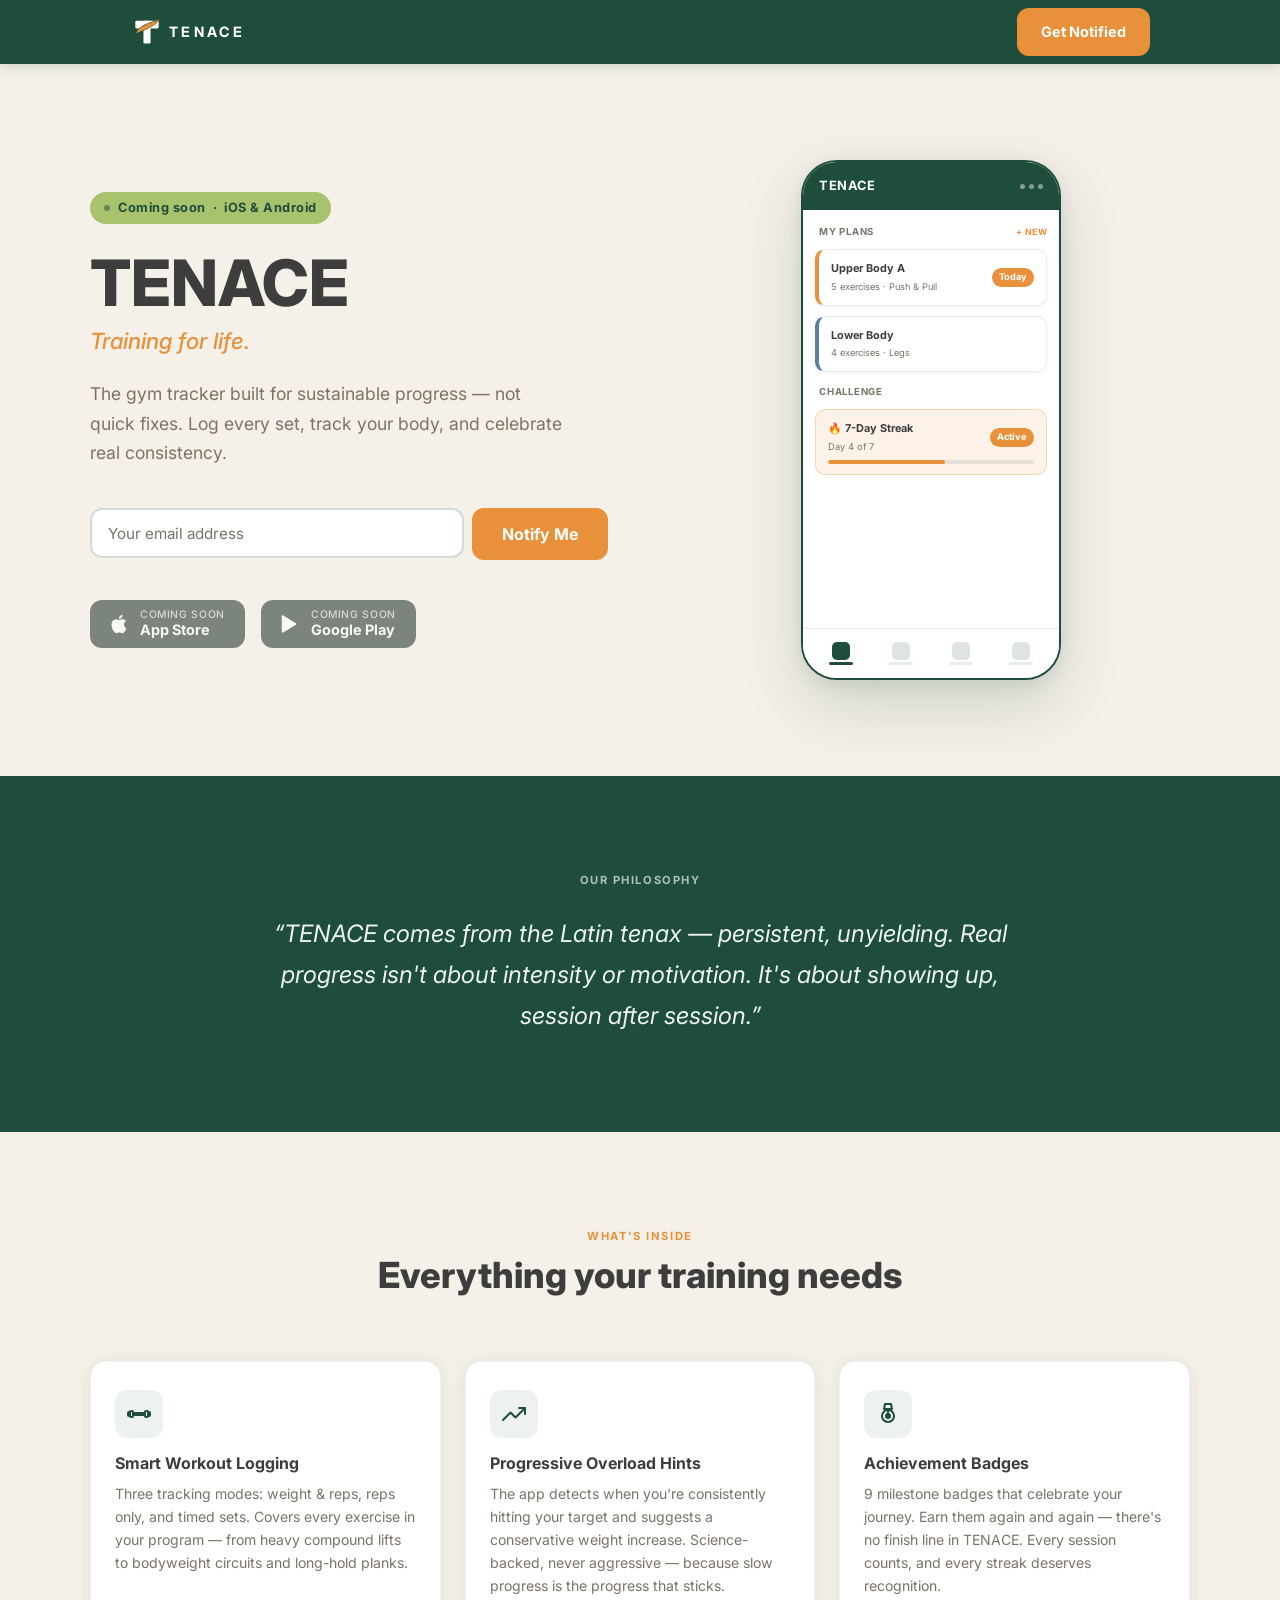
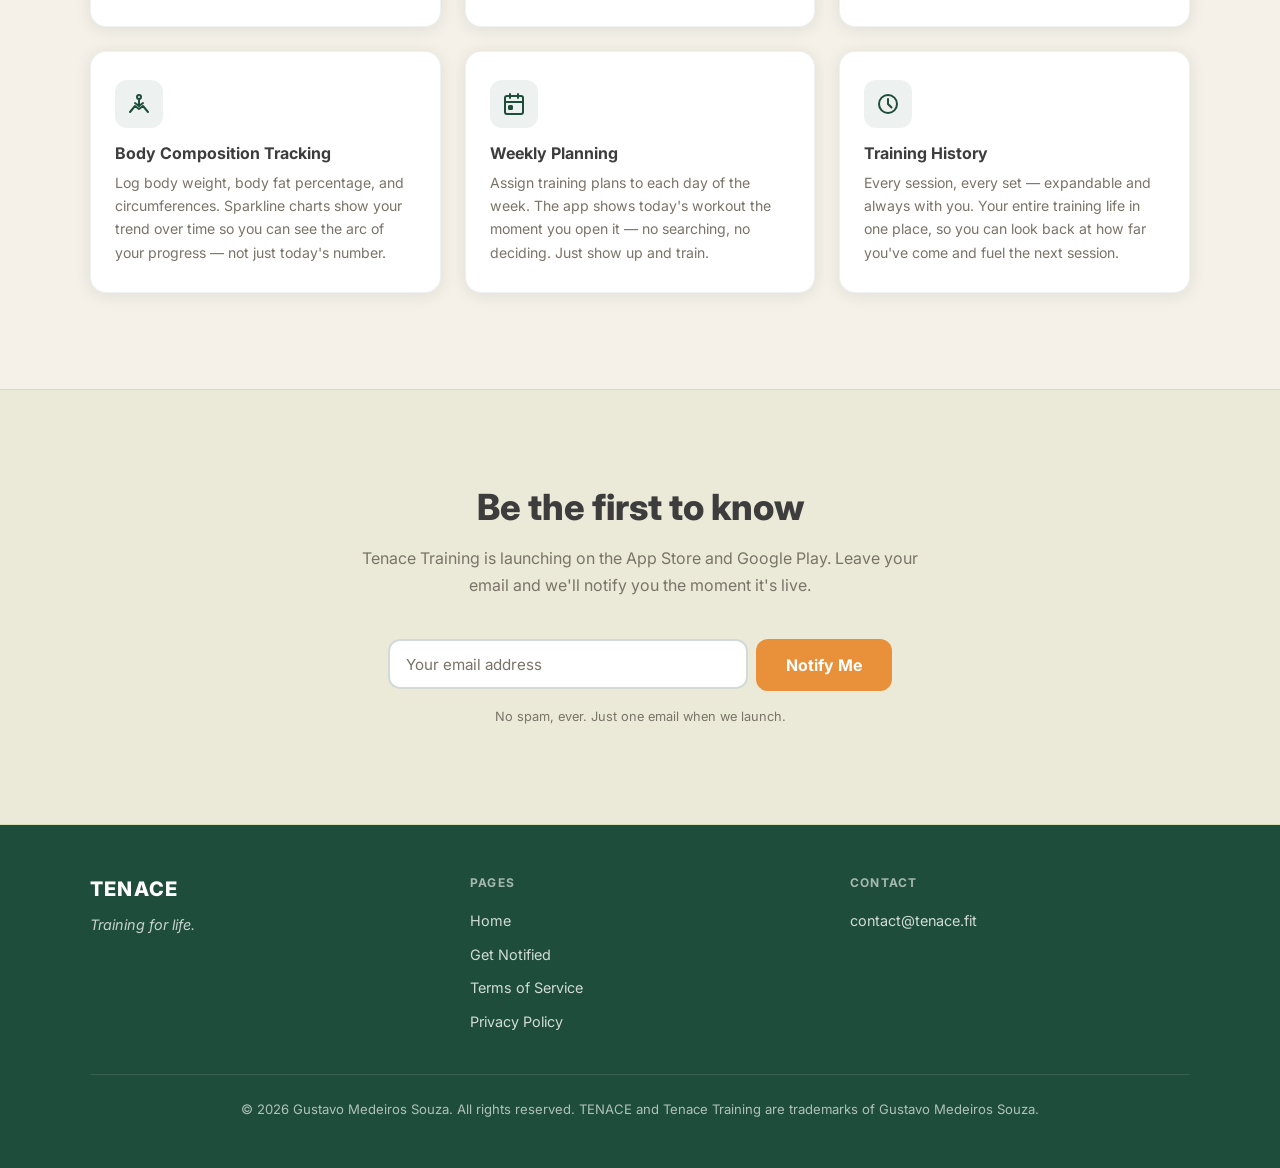
==== index.html @ 6ef83d58 "First version of Tenace Web Page" ====
<!DOCTYPE html>
<html lang="en">
<head>
  <!-- ============================================================
       TENACE — Landing Page
       https://tenace.fit
       "Training for life."
       ============================================================ -->

  <meta charset="UTF-8" />
  <meta name="viewport" content="width=device-width, initial-scale=1.0" />

  <!-- Primary meta -->
  <title>TENACE — Training for life.</title>
  <meta name="description" content="TENACE is a gym tracker built for sustainable progress — not quick fixes. Log every set, track your body, and celebrate real consistency. Coming soon to iOS and Android." />

  <!-- Open Graph (social sharing previews) -->
  <meta property="og:type"        content="website" />
  <meta property="og:url"         content="https://tenace.fit/" />
  <meta property="og:title"       content="TENACE — Training for life." />
  <meta property="og:description" content="The gym tracker built for sustainable progress — not quick fixes. Log every set, track your body, and celebrate real consistency." />
  <meta property="og:image"       content="https://tenace.fit/og-image.png" />

  <!-- Twitter / X card -->
  <meta name="twitter:card"        content="summary_large_image" />
  <meta name="twitter:title"       content="TENACE — Training for life." />
  <meta name="twitter:description" content="The gym tracker built for sustainable progress — not quick fixes." />

  <!-- Canonical URL -->
  <link rel="canonical" href="https://tenace.fit/" />

  <!-- Google Fonts — Inter -->
  <link rel="preconnect" href="https://fonts.googleapis.com" />
  <link rel="preconnect" href="https://fonts.gstatic.com" crossorigin />
  <link href="https://fonts.googleapis.com/css2?family=Inter:wght@400;500;600;700;800&display=swap" rel="stylesheet" />

  <!-- Shared stylesheet -->
  <link rel="stylesheet" href="styles.css" />

  <!-- ============================================================
       PAGE-SPECIFIC STYLES
       These styles are used only on the landing page.
       ============================================================ -->
  <style>
    /* ── HERO SECTION ─────────────────────────────────────── */
    .hero {
      padding: var(--space-3xl) var(--container-pad);
    }

    .hero__inner {
      max-width: var(--container-max);
      margin: 0 auto;
      display: grid;
      grid-template-columns: 1fr 1fr;
      gap: 64px;
      align-items: center;
    }

    /* Badge pill above the H1 */
    .hero__badge {
      display: inline-flex;
      align-items: center;
      gap: var(--space-sm);
      background-color: var(--color-lime);
      color: var(--color-primary);
      font-size: 0.8rem;
      font-weight: 700;
      letter-spacing: 0.04em;
      padding: 6px 14px;
      border-radius: var(--radius-pill);
      margin-bottom: var(--space-lg);
    }

    .hero__badge-dot {
      width: 6px;
      height: 6px;
      border-radius: 50%;
      background-color: var(--color-primary);
      opacity: 0.5;
    }

    /* Main headline — app name */
    .hero__title {
      font-size: clamp(2.75rem, 6vw, 4rem);
      font-weight: 800;
      color: #3D3D3D;
      line-height: 1.08;
      margin-bottom: var(--space-sm);
    }

    /* Tagline — italic amber, sits directly below the title */
    .hero__tagline {
      font-size: clamp(1.1rem, 2.5vw, 1.4rem);
      font-style: italic;
      font-weight: 500;
      color: var(--color-amber);
      margin-bottom: var(--space-lg);
      line-height: 1.3;
    }

    /* Subtitle paragraph */
    .hero__subtitle {
      font-size: 1.1rem;
      color: var(--color-muted);
      line-height: 1.7;
      max-width: 480px;
      margin-bottom: var(--space-xl);
    }

    /* Inline email form (hero version) */
    .hero__form {
      display: flex;
      gap: var(--space-sm);
      margin-bottom: var(--space-xl);
      flex-wrap: wrap;
    }

    .hero__form .form-input {
      min-width: 220px;
    }

    /* Success message shown after form submit */
    .form-success {
      display: none;
      color: var(--color-primary);
      font-weight: 600;
      font-size: 0.95rem;
      padding: 12px 16px;
      background: rgba(168, 194, 110, 0.2);
      border-radius: var(--radius-md);
      border: 1px solid var(--color-lime);
    }

    /* ── STORE BADGES ──────────────────────────────────────── */
    .store-badges {
      display: flex;
      gap: var(--space-md);
      flex-wrap: wrap;
    }

    /* Each badge is a pill shaped button with icon + text */
    .store-badge {
      display: flex;
      align-items: center;
      gap: 10px;
      background-color: #1A2E26;       /* Very dark for store badge look */
      color: #FFFFFF;
      border-radius: var(--radius-md);
      padding: 10px 18px;
      opacity: 0.55;                   /* Greyed out — "Coming Soon" treatment */
      pointer-events: none;            /* Not clickable yet */
      user-select: none;
      min-width: 155px;
    }

    .store-badge__icon {
      flex-shrink: 0;
      width: 22px;
      height: 22px;
      fill: #FFFFFF;
    }

    .store-badge__text {
      display: flex;
      flex-direction: column;
    }

    .store-badge__coming-soon {
      font-size: 0.65rem;
      font-weight: 500;
      letter-spacing: 0.06em;
      text-transform: uppercase;
      opacity: 0.75;
      line-height: 1;
    }

    .store-badge__store-name {
      font-size: 0.9rem;
      font-weight: 700;
      line-height: 1.2;
    }

    /* ── PHONE MOCKUP ──────────────────────────────────────── */
    .hero__mockup-wrapper {
      display: flex;
      justify-content: center;
      align-items: center;
    }

    /* Outer phone shell */
    .phone-mockup {
      width: 260px;
      height: 520px;
      border-radius: 36px;
      border: 2.5px solid var(--color-primary);
      background-color: var(--color-surface);
      box-shadow:
        0 24px 60px rgba(30, 77, 59, 0.18),
        0 4px 16px rgba(30, 77, 59, 0.10),
        inset 0 0 0 1px rgba(30, 77, 59, 0.06);
      overflow: hidden;
      display: flex;
      flex-direction: column;
      position: relative;
    }

    /* Status bar / top chrome */
    .phone-screen__topbar {
      height: 48px;
      background-color: var(--color-primary);
      display: flex;
      align-items: center;
      justify-content: space-between;
      padding: 0 16px;
      flex-shrink: 0;
    }

    .phone-screen__topbar-title {
      font-size: 0.8rem;
      font-weight: 700;
      color: #FFFFFF;
      letter-spacing: 0.04em;
    }

    .phone-screen__topbar-dots {
      display: flex;
      gap: 4px;
    }

    .phone-screen__topbar-dot {
      width: 5px;
      height: 5px;
      border-radius: 50%;
      background-color: rgba(255,255,255,0.45);
    }

    /* Scrollable content area */
    .phone-screen__content {
      flex: 1;
      padding: 14px 12px;
      display: flex;
      flex-direction: column;
      gap: 10px;
      overflow: hidden;
    }

    /* Small label above a card group */
    .phone-screen__label {
      font-size: 0.6rem;
      font-weight: 700;
      letter-spacing: 0.08em;
      text-transform: uppercase;
      color: var(--color-muted);
      padding-left: 4px;
    }

    /* Generic UI card inside the mockup */
    .phone-card {
      border-radius: 10px;
      padding: 10px 12px;
    }

    /* Plan card — white surface with a colored left border (matches real app) */
    .phone-card--plan {
      background-color: #FFFFFF;
      border: 1px solid rgba(30, 77, 59, 0.10);
      border-left-width: 4px;
      box-shadow: 0 1px 4px rgba(30,77,59,0.06);
    }

    .phone-card--lime {
      background-color: rgba(168, 194, 110, 0.18);
      border: 1px solid rgba(168, 194, 110, 0.40);
    }

    .phone-card--amber {
      background-color: rgba(232, 145, 58, 0.12);
      border: 1px solid rgba(232, 145, 58, 0.30);
    }

    .phone-card--green {
      background-color: rgba(30, 77, 59, 0.08);
      border: 1px solid rgba(30, 77, 59, 0.15);
    }

    /* Card inner layout helpers */
    .phone-card__row {
      display: flex;
      align-items: center;
      justify-content: space-between;
      margin-bottom: 5px;
    }

    .phone-card__row:last-child {
      margin-bottom: 0;
    }

    .phone-card__title {
      font-size: 0.68rem;
      font-weight: 700;
      color: var(--color-text);
    }

    .phone-card__sub {
      font-size: 0.58rem;
      color: var(--color-muted);
      margin-top: 2px;
    }

    .phone-card__badge {
      font-size: 0.58rem;
      font-weight: 700;
      padding: 2px 7px;
      border-radius: 99px;
    }

    .phone-card__badge--lime {
      background: var(--color-lime);
      color: var(--color-primary);
    }

    .phone-card__badge--amber {
      background: var(--color-amber);
      color: #FFF;
    }

    /* Progress bar within a card */
    .phone-card__bar-bg {
      height: 4px;
      background: rgba(30,77,59,0.10);
      border-radius: 2px;
      margin-top: 6px;
      overflow: hidden;
    }

    .phone-card__bar-fill {
      height: 100%;
      border-radius: 2px;
      background: var(--color-lime);
    }

    /* Sparkline-style mini chart */
    .phone-card__sparkline {
      width: 100%;
      height: 28px;
    }

    /* Set rows — looks like logged workout sets */
    .phone-card__sets {
      display: flex;
      flex-direction: column;
      gap: 3px;
      margin-top: 6px;
    }

    .phone-card__set-row {
      display: flex;
      gap: 6px;
      align-items: center;
    }

    .phone-card__set-num {
      font-size: 0.55rem;
      font-weight: 700;
      color: var(--color-muted);
      width: 14px;
    }

    .phone-card__set-pill {
      font-size: 0.55rem;
      font-weight: 600;
      background: rgba(30,77,59,0.08);
      border-radius: 4px;
      padding: 2px 6px;
      color: var(--color-text);
    }

    /* Bottom tab bar of the mockup */
    .phone-screen__tabbar {
      height: 50px;
      background-color: var(--color-surface);
      border-top: 1px solid rgba(30,77,59,0.10);
      display: flex;
      align-items: center;
      justify-content: space-around;
      padding: 0 8px;
      flex-shrink: 0;
    }

    .phone-tab-icon {
      display: flex;
      flex-direction: column;
      align-items: center;
      gap: 2px;
    }

    .phone-tab-icon__dot {
      width: 18px;
      height: 18px;
      border-radius: 5px;
      background-color: rgba(30, 77, 59, 0.15);
    }

    .phone-tab-icon__dot--active {
      background-color: var(--color-primary);
    }

    .phone-tab-icon__label {
      width: 24px;
      height: 3px;
      border-radius: 2px;
      background-color: rgba(30,77,59,0.10);
    }

    .phone-tab-icon__label--active {
      background-color: var(--color-primary);
    }

    /* ── PHILOSOPHY STRIP ──────────────────────────────────── */
    .philosophy {
      background-color: var(--color-primary);
      color: #FFFFFF;
      padding: var(--space-3xl) var(--container-pad);
      text-align: center;
    }

    .philosophy__inner {
      max-width: 760px;
      margin: 0 auto;
    }

    .philosophy__label {
      font-size: 0.7rem;
      font-weight: 700;
      letter-spacing: 0.14em;
      text-transform: uppercase;
      opacity: 0.65;
      margin-bottom: var(--space-lg);
    }

    .philosophy__quote {
      font-size: clamp(1.15rem, 2.5vw, 1.5rem);
      font-style: italic;
      font-weight: 400;
      line-height: 1.7;
      opacity: 0.92;
    }

    /* ── FEATURES SECTION ──────────────────────────────────── */
    .features {
      padding: var(--space-3xl) var(--container-pad);
    }

    .features__inner {
      max-width: var(--container-max);
      margin: 0 auto;
    }

    .features__header {
      text-align: center;
      margin-bottom: var(--space-2xl);
    }

    .features__label {
      font-size: 0.7rem;
      font-weight: 700;
      letter-spacing: 0.14em;
      text-transform: uppercase;
      color: var(--color-amber);
      margin-bottom: var(--space-sm);
    }

    .features__title {
      font-size: clamp(1.75rem, 4vw, 2.25rem);
      color: #3D3D3D;
      font-weight: 800;
    }

    .features__grid {
      display: grid;
      grid-template-columns: repeat(3, 1fr);
      gap: var(--space-lg);
    }

    /* Individual feature card */
    .feature-card {
      background-color: var(--color-surface);
      border-radius: var(--radius-lg);
      padding: 28px 24px;
      box-shadow: var(--shadow-card);
      border: 1px solid rgba(30, 77, 59, 0.07);
      transition: transform 0.18s ease, box-shadow 0.18s ease;
    }

    .feature-card:hover {
      transform: translateY(-3px);
      box-shadow: 0 8px 28px rgba(30, 77, 59, 0.14);
    }

    /* Icon container */
    .feature-card__icon {
      width: 48px;
      height: 48px;
      border-radius: var(--radius-md);
      background-color: rgba(30, 77, 59, 0.08);
      display: flex;
      align-items: center;
      justify-content: center;
      margin-bottom: var(--space-md);
      font-size: 1.4rem;
    }

    .feature-card__title {
      font-size: 1rem;
      font-weight: 700;
      color: #3D3D3D;
      margin-bottom: var(--space-sm);
    }

    .feature-card__desc {
      font-size: 0.88rem;
      color: var(--color-muted);
      line-height: 1.65;
    }

    /* ── EMAIL CTA SECTION ─────────────────────────────────── */
    .cta-section {
      padding: var(--space-3xl) var(--container-pad);
      background-color: var(--color-lime-tint);
      border-top: 1px solid var(--color-lime-border);
      border-bottom: 1px solid var(--color-lime-border);
    }

    .cta-section__inner {
      max-width: 580px;
      margin: 0 auto;
      text-align: center;
    }

    .cta-section__title {
      font-size: clamp(1.75rem, 4vw, 2.25rem);
      font-weight: 800;
      color: #3D3D3D;
      margin-bottom: var(--space-md);
    }

    .cta-section__subtitle {
      font-size: 1rem;
      color: var(--color-muted);
      line-height: 1.7;
      margin-bottom: var(--space-xl);
    }

    /* Stacked form (wider, standalone version) */
    .cta-section__form {
      display: flex;
      gap: var(--space-sm);
      flex-wrap: wrap;
      justify-content: center;
    }

    .cta-section__form .form-input {
      min-width: 260px;
      flex: 1;
      max-width: 360px;
    }

    .cta-section__note {
      font-size: 0.8rem;
      color: var(--color-muted);
      margin-top: var(--space-md);
    }

    /* ── RESPONSIVE ────────────────────────────────────────── */
    @media (max-width: 900px) {
      /* Features become 2-column */
      .features__grid {
        grid-template-columns: repeat(2, 1fr);
      }
    }

    @media (max-width: 768px) {
      /* Hero becomes single column, stacked */
      .hero__inner {
        grid-template-columns: 1fr;
        gap: var(--space-2xl);
      }

      .hero__mockup-wrapper {
        order: -1; /* Phone mockup appears above text on mobile */
      }

      /* Make the phone a bit smaller on mobile */
      .phone-mockup {
        width: 220px;
        height: 440px;
      }

      /* Hero form goes full width */
      .hero__form {
        flex-direction: column;
      }

      .hero__form .form-input {
        min-width: 0;
      }

      /* Features become 1-column */
      .features__grid {
        grid-template-columns: 1fr;
      }

      /* CTA form stacks */
      .cta-section__form {
        flex-direction: column;
        align-items: stretch;
      }

      .cta-section__form .form-input {
        max-width: 100%;
      }
    }

    @media (max-width: 480px) {
      .hero__title {
        font-size: 2.75rem;
      }

      .hero__tagline {
        font-size: 1rem;
      }

      .store-badges {
        flex-direction: column;
      }

      .store-badge {
        min-width: 0;
      }
    }
  </style>
</head>

<body>

  <!-- ============================================================
       NAVIGATION
       Sticky forest-green nav with TENACE wordmark and CTA button
       ============================================================ -->
  <nav class="site-nav" aria-label="Main navigation">
    <div class="site-nav__inner">
      <!-- TENACE horizontal logo — white variant for dark green nav background -->
      <a href="/" class="site-nav__logo" aria-label="TENACE home">
        <svg xmlns="http://www.w3.org/2000/svg" viewBox="0 0 380 100" height="34" aria-hidden="true" focusable="false" style="display:block;">
          <!-- Symbol — T-mark scaled to 80×80 -->
          <g transform="translate(10, 10) scale(0.4)">
            <!-- T crossbar — white on dark nav -->
            <rect x="14" y="18" width="172" height="56" rx="11" fill="#FFFFFF"/>
            <!-- T stem — white -->
            <rect x="74" y="18" width="52" height="166" rx="9" fill="#FFFFFF"/>
            <!-- Fiber separation stroke — dark green for contrast against white -->
            <path d="M 18,110 C 52,42 140,35 192,6 C 150,65 76,84 18,110 Z"
                  fill="none" stroke="#1E4D3B" stroke-width="10" stroke-linejoin="round"/>
            <!-- Fiber amber fill -->
            <path d="M 18,110 C 52,42 140,35 192,6 C 150,65 76,84 18,110 Z"
                  fill="#E8913A"/>
          </g>
          <!-- Wordmark — white -->
          <text x="114" y="65"
            font-family="'Inter', -apple-system, BlinkMacSystemFont, 'Segoe UI', sans-serif"
            font-weight="700" font-size="42" letter-spacing="10"
            fill="#FFFFFF">TENACE</text>
        </svg>
      </a>
      <div class="site-nav__actions">
        <a href="#signup" class="btn-primary site-nav__cta">Get Notified</a>
      </div>
    </div>
  </nav>


  <!-- ============================================================
       HERO SECTION
       Two-column layout: left = copy + form, right = phone mockup
       ============================================================ -->
  <section class="hero" aria-labelledby="hero-title">
    <div class="hero__inner">

      <!-- ── LEFT COLUMN: Copy + form ── -->
      <div class="hero__copy">

        <!-- "Coming soon" badge pill -->
        <div class="hero__badge" aria-label="Status: coming soon on iOS and Android">
          <span class="hero__badge-dot" aria-hidden="true"></span>
          Coming soon &nbsp;·&nbsp; iOS &amp; Android
        </div>

        <!-- Main headline — app name -->
        <h1 class="hero__title" id="hero-title">TENACE</h1>

        <!-- Tagline — brand manifesto -->
        <p class="hero__tagline">Training for life.</p>

        <!-- Subtitle / value proposition -->
        <p class="hero__subtitle">
          The gym tracker built for sustainable progress — not quick fixes.
          Log every set, track your body, and celebrate real consistency.
        </p>

        <!-- ── INLINE EMAIL SIGNUP FORM ──
             IMPORTANT: To make this form work you must:
             1. Create a free account at https://formspree.io
             2. Create a new form in your Formspree dashboard
             3. Copy your form ID (it looks like "xrgvkznp")
             4. Replace "REPLACE_WITH_FORM_ID" below with your actual form ID
             Example: action="https://formspree.io/f/xrgvkznp"
        -->
        <form
          class="hero__form"
          action="https://formspree.io/f/xnjgllyq"
          method="POST"
          aria-label="Launch notification sign-up"
        >
          <!-- Hidden subject line for the email you'll receive -->
          <input type="hidden" name="_subject" value="New Tenace launch notification signup" />

          <input
            class="form-input"
            type="email"
            name="email"
            placeholder="Your email address"
            required
            autocomplete="email"
            aria-label="Email address"
          />
          <button type="submit" class="btn-primary">Notify Me</button>
        </form>

        <!-- App store "coming soon" badges — CSS only, no images -->
        <div class="store-badges" aria-label="App store availability — coming soon">

          <!-- Apple App Store badge -->
          <div class="store-badge" aria-label="App Store — coming soon">
            <!-- Apple logo (simplified SVG path) -->
            <svg class="store-badge__icon" viewBox="0 0 24 24" aria-hidden="true" role="img">
              <path d="M18.71 19.5c-.83 1.24-1.71 2.45-3.05 2.47-1.34.03-1.77-.79-3.29-.79-1.53 0-2 .77-3.27.82-1.31.05-2.3-1.32-3.14-2.53C4.25 17 2.94 12.45 4.7 9.39c.87-1.52 2.43-2.48 4.12-2.51 1.28-.02 2.5.87 3.29.87.78 0 2.26-1.07 3.8-.91.65.03 2.47.26 3.64 1.98-.09.06-2.17 1.28-2.15 3.81.03 3.02 2.65 4.03 2.68 4.04-.03.07-.42 1.44-1.38 2.83M13 3.5c.73-.83 1.94-1.46 2.94-1.5.13 1.17-.34 2.35-1.04 3.19-.69.85-1.83 1.51-2.95 1.42-.15-1.15.41-2.35 1.05-3.11z"/>
            </svg>
            <div class="store-badge__text">
              <span class="store-badge__coming-soon">Coming Soon</span>
              <span class="store-badge__store-name">App Store</span>
            </div>
          </div>

          <!-- Google Play badge -->
          <div class="store-badge" aria-label="Google Play — coming soon">
            <!-- Google Play triangle icon (simplified SVG) -->
            <svg class="store-badge__icon" viewBox="0 0 24 24" aria-hidden="true" role="img">
              <path d="M3 20.5v-17c0-.83.94-1.3 1.6-.8l14 8.5c.6.36.6 1.24 0 1.6l-14 8.5c-.66.5-1.6.03-1.6-.8z"/>
            </svg>
            <div class="store-badge__text">
              <span class="store-badge__coming-soon">Coming Soon</span>
              <span class="store-badge__store-name">Google Play</span>
            </div>
          </div>

        </div><!-- /.store-badges -->
      </div><!-- /.hero__copy -->


      <!-- ── RIGHT COLUMN: CSS phone mockup ── -->
      <div class="hero__mockup-wrapper" aria-hidden="true">
        <div class="phone-mockup" role="img" aria-label="TENACE app interface preview">

          <!-- Top bar — simulates the app header -->
          <div class="phone-screen__topbar">
            <span class="phone-screen__topbar-title">TENACE</span>
            <div class="phone-screen__topbar-dots">
              <div class="phone-screen__topbar-dot"></div>
              <div class="phone-screen__topbar-dot"></div>
              <div class="phone-screen__topbar-dot"></div>
            </div>
          </div>

          <!-- Scrollable content area — HomeScreen layout -->
          <div class="phone-screen__content">

            <!-- MY PLANS section -->
            <div class="phone-card__row" style="margin-bottom:0;">
              <span class="phone-screen__label">My Plans</span>
              <span style="font-size:0.55rem;font-weight:700;color:#E8913A;letter-spacing:0.04em;">+ NEW</span>
            </div>

            <!-- Plan card 1 — amber left border -->
            <div class="phone-card phone-card--plan" style="border-left-color: #E8913A;">
              <div class="phone-card__row">
                <div>
                  <div class="phone-card__title">Upper Body A</div>
                  <div class="phone-card__sub">5 exercises · Push &amp; Pull</div>
                </div>
                <span class="phone-card__badge phone-card__badge--amber">Today</span>
              </div>
            </div>

            <!-- Plan card 2 — blue left border -->
            <div class="phone-card phone-card--plan" style="border-left-color: #5B7FA6;">
              <div class="phone-card__row">
                <div>
                  <div class="phone-card__title">Lower Body</div>
                  <div class="phone-card__sub">4 exercises · Legs</div>
                </div>
              </div>
            </div>

            <!-- CHALLENGE section -->
            <div class="phone-screen__label" style="margin-top:2px;">Challenge</div>

            <!-- Streak challenge card — amber tint -->
            <div class="phone-card phone-card--amber">
              <div class="phone-card__row">
                <div>
                  <div class="phone-card__title">🔥 7-Day Streak</div>
                  <div class="phone-card__sub">Day 4 of 7</div>
                </div>
                <span class="phone-card__badge phone-card__badge--amber">Active</span>
              </div>
              <div class="phone-card__bar-bg">
                <div class="phone-card__bar-fill" style="width:57%;background:#E8913A;"></div>
              </div>
            </div>

          </div><!-- /.phone-screen__content -->

          <!-- Bottom tab bar — 4 tabs -->
          <div class="phone-screen__tabbar">
            <div class="phone-tab-icon">
              <div class="phone-tab-icon__dot phone-tab-icon__dot--active"></div>
              <div class="phone-tab-icon__label phone-tab-icon__label--active"></div>
            </div>
            <div class="phone-tab-icon">
              <div class="phone-tab-icon__dot"></div>
              <div class="phone-tab-icon__label"></div>
            </div>
            <div class="phone-tab-icon">
              <div class="phone-tab-icon__dot"></div>
              <div class="phone-tab-icon__label"></div>
            </div>
            <div class="phone-tab-icon">
              <div class="phone-tab-icon__dot"></div>
              <div class="phone-tab-icon__label"></div>
            </div>
          </div>

        </div><!-- /.phone-mockup -->
      </div><!-- /.hero__mockup-wrapper -->

    </div><!-- /.hero__inner -->
  </section>


  <!-- ============================================================
       PHILOSOPHY STRIP
       Full-width dark green band with brand manifesto quote
       ============================================================ -->
  <section class="philosophy" aria-labelledby="philosophy-title">
    <div class="philosophy__inner">
      <p class="philosophy__label" id="philosophy-title">Our Philosophy</p>
      <p class="philosophy__quote">
        &ldquo;TENACE comes from the Latin <em>tenax</em> — persistent, unyielding.
        Real progress isn't about intensity or motivation. It's about showing up,
        session after session.&rdquo;
      </p>
    </div>
  </section>


  <!-- ============================================================
       FEATURES SECTION
       3-column grid of feature cards
       ============================================================ -->
  <section class="features" aria-labelledby="features-title">
    <div class="features__inner">

      <div class="features__header">
        <p class="features__label">What's Inside</p>
        <h2 class="features__title" id="features-title">Everything your training needs</h2>
      </div>

      <div class="features__grid">

        <!-- Feature 1: Smart Workout Logging -->
        <div class="feature-card">
          <div class="feature-card__icon" aria-hidden="true">
            <!-- Dumbbell / barbell icon -->
            <svg width="24" height="24" viewBox="0 0 24 24" fill="none" stroke="#1E4D3B" stroke-width="2" stroke-linecap="round" stroke-linejoin="round">
              <rect x="6" y="11" width="12" height="2" rx="1"/>
              <rect x="3" y="9" width="3" height="6" rx="1"/>
              <rect x="18" y="9" width="3" height="6" rx="1"/>
              <rect x="1" y="10" width="2" height="4" rx="1"/>
              <rect x="21" y="10" width="2" height="4" rx="1"/>
            </svg>
          </div>
          <h3 class="feature-card__title">Smart Workout Logging</h3>
          <p class="feature-card__desc">
            Three tracking modes: weight &amp; reps, reps only, and timed sets.
            Covers every exercise in your program — from heavy compound lifts to
            bodyweight circuits and long-hold planks.
          </p>
        </div>

        <!-- Feature 2: Progressive Overload Hints -->
        <div class="feature-card">
          <div class="feature-card__icon" aria-hidden="true">
            <!-- Up-arrow / trend icon -->
            <svg width="24" height="24" viewBox="0 0 24 24" fill="none" stroke="#1E4D3B" stroke-width="2" stroke-linecap="round" stroke-linejoin="round">
              <polyline points="23 6 13.5 15.5 8.5 10.5 1 18"/>
              <polyline points="17 6 23 6 23 12"/>
            </svg>
          </div>
          <h3 class="feature-card__title">Progressive Overload Hints</h3>
          <p class="feature-card__desc">
            The app detects when you're consistently hitting your target and suggests
            a conservative weight increase. Science-backed, never aggressive — because
            slow progress is the progress that sticks.
          </p>
        </div>

        <!-- Feature 3: Achievement Badges -->
        <div class="feature-card">
          <div class="feature-card__icon" aria-hidden="true">
            <!-- Medal / badge icon -->
            <svg width="24" height="24" viewBox="0 0 24 24" fill="none" stroke="#1E4D3B" stroke-width="2" stroke-linecap="round" stroke-linejoin="round">
              <circle cx="12" cy="14" r="6"/>
              <path d="M9 2h6l1 5H8z"/>
              <line x1="12" y1="8" x2="12" y2="14"/>
              <circle cx="12" cy="14" r="2" fill="#1E4D3B"/>
            </svg>
          </div>
          <h3 class="feature-card__title">Achievement Badges</h3>
          <p class="feature-card__desc">
            9 milestone badges that celebrate your journey. Earn them again and
            again — there's no finish line in TENACE. Every session counts, and
            every streak deserves recognition.
          </p>
        </div>

        <!-- Feature 4: Body Composition Tracking -->
        <div class="feature-card">
          <div class="feature-card__icon" aria-hidden="true">
            <!-- Body / person icon with chart -->
            <svg width="24" height="24" viewBox="0 0 24 24" fill="none" stroke="#1E4D3B" stroke-width="2" stroke-linecap="round" stroke-linejoin="round">
              <circle cx="12" cy="5" r="2"/>
              <path d="M12 7v7"/>
              <path d="M8 11l4 3 4-3"/>
              <polyline points="3 20 8 14 12 17 16 14 21 20"/>
            </svg>
          </div>
          <h3 class="feature-card__title">Body Composition Tracking</h3>
          <p class="feature-card__desc">
            Log body weight, body fat percentage, and circumferences. Sparkline charts
            show your trend over time so you can see the arc of your progress — not
            just today's number.
          </p>
        </div>

        <!-- Feature 5: Weekly Planning -->
        <div class="feature-card">
          <div class="feature-card__icon" aria-hidden="true">
            <!-- Calendar icon -->
            <svg width="24" height="24" viewBox="0 0 24 24" fill="none" stroke="#1E4D3B" stroke-width="2" stroke-linecap="round" stroke-linejoin="round">
              <rect x="3" y="4" width="18" height="18" rx="2"/>
              <line x1="16" y1="2" x2="16" y2="6"/>
              <line x1="8" y1="2" x2="8" y2="6"/>
              <line x1="3" y1="10" x2="21" y2="10"/>
              <rect x="7" y="14" width="3" height="3" rx="0.5" fill="#1E4D3B"/>
            </svg>
          </div>
          <h3 class="feature-card__title">Weekly Planning</h3>
          <p class="feature-card__desc">
            Assign training plans to each day of the week. The app shows today's
            workout the moment you open it — no searching, no deciding. Just show up
            and train.
          </p>
        </div>

        <!-- Feature 6: Training History -->
        <div class="feature-card">
          <div class="feature-card__icon" aria-hidden="true">
            <!-- Clock / history icon -->
            <svg width="24" height="24" viewBox="0 0 24 24" fill="none" stroke="#1E4D3B" stroke-width="2" stroke-linecap="round" stroke-linejoin="round">
              <circle cx="12" cy="12" r="9"/>
              <polyline points="12 7 12 12 15.5 15.5"/>
            </svg>
          </div>
          <h3 class="feature-card__title">Training History</h3>
          <p class="feature-card__desc">
            Every session, every set — expandable and always with you. Your entire
            training life in one place, so you can look back at how far you've come
            and fuel the next session.
          </p>
        </div>

      </div><!-- /.features__grid -->
    </div><!-- /.features__inner -->
  </section>


  <!-- ============================================================
       EMAIL CTA SECTION (id="signup")
       This is the anchor target for the "Get Notified" nav button.
       Uses the same Formspree endpoint — just a standalone form.
       ============================================================ -->
  <section class="cta-section" id="signup" aria-labelledby="cta-title">
    <div class="cta-section__inner">
      <h2 class="cta-section__title" id="cta-title">Be the first to know</h2>
      <p class="cta-section__subtitle">
        Tenace Training is launching on the App Store and Google Play.
        Leave your email and we'll notify you the moment it's live.
      </p>

      <!-- ── STANDALONE EMAIL SIGNUP FORM ──
           Same Formspree endpoint as the hero form above.
           Replace REPLACE_WITH_FORM_ID with your actual Formspree form ID.
      -->
      <form
        class="cta-section__form"
        action="https://formspree.io/f/xnjgllyq"
        method="POST"
        aria-label="Launch notification sign-up"
      >
        <input type="hidden" name="_subject" value="New Tenace launch notification signup" />
        <input
          class="form-input"
          type="email"
          name="email"
          placeholder="Your email address"
          required
          autocomplete="email"
          aria-label="Email address"
        />
        <button type="submit" class="btn-primary">Notify Me</button>
      </form>

      <p class="cta-section__note">No spam, ever. Just one email when we launch.</p>
    </div>
  </section>


  <!-- ============================================================
       FOOTER
       Forest green, three-column grid: brand | links | legal
       ============================================================ -->
  <footer class="site-footer" role="contentinfo">
    <div class="site-footer__inner">

      <!-- Column 1: Logo + tagline -->
      <div class="site-footer__brand">
        <p class="site-footer__brand-name">TENACE</p>
        <p class="site-footer__tagline">Training for life.</p>
      </div>

      <!-- Column 2: Navigation links -->
      <nav aria-label="Footer navigation">
        <p class="site-footer__heading">Pages</p>
        <ul class="site-footer__links">
          <li><a href="/">Home</a></li>
          <li><a href="#signup">Get Notified</a></li>
          <li><a href="terms.html">Terms of Service</a></li>
          <li><a href="privacy.html">Privacy Policy</a></li>
        </ul>
      </nav>

      <!-- Column 3: Contact only (Terms/Privacy are already in the Pages column) -->
      <div>
        <p class="site-footer__heading">Contact</p>
        <ul class="site-footer__links">
          <li><a href="mailto:contact@tenace.fit">contact@tenace.fit</a></li>
        </ul>
      </div>

    </div><!-- /.site-footer__inner -->

    <div class="site-footer__bottom">
      &copy; 2026 Gustavo Medeiros Souza. All rights reserved.
      TENACE and Tenace Training are trademarks of Gustavo Medeiros Souza.
    </div>
  </footer>

</body>
</html>
---- styles.css ----
/* ============================================================
   TENACE — Shared Stylesheet
   Website: https://tenace.fit
   "Training for life."
   ============================================================ */

/* ── Google Fonts are loaded via <link> in each HTML file ── */

/* ============================================================
   1. CSS CUSTOM PROPERTIES (Design Tokens)
   ============================================================ */
:root {
  /* Brand colours */
  --color-primary:  #1E4D3B;  /* Forest Green — primary brand colour */
  --color-amber:    #E8913A;  /* Amber — CTA buttons, accents */
  --color-lime:     #A8C26E;  /* Lime Green — highlights, success states */
  --color-bg:       #F5F0E8;  /* Creamy White — page background */
  --color-surface:  #FFFFFF;  /* White — cards, surfaces */
  --color-text:     #3D3D3D;  /* Soft Charcoal — body text */
  --color-muted:    #7A7468;  /* Warm medium gray — secondary text */

  /* Tinted backgrounds (for subtle section fills) */
  --color-lime-tint:    rgba(168, 194, 110, 0.13);
  --color-lime-border:  rgba(168, 194, 110, 0.35);
  --color-primary-tint: rgba(30, 77, 59, 0.07);

  /* Spacing scale */
  --space-xs:  4px;
  --space-sm:  8px;
  --space-md:  16px;
  --space-lg:  24px;
  --space-xl:  40px;
  --space-2xl: 64px;
  --space-3xl: 96px;

  /* Border radii */
  --radius-sm:  6px;
  --radius-md:  12px;
  --radius-lg:  16px;
  --radius-xl:  24px;
  --radius-pill: 9999px;

  /* Shadows */
  --shadow-card: 0 2px 16px rgba(30, 77, 59, 0.10);
  --shadow-nav:  0 2px 12px rgba(30, 77, 59, 0.18);

  /* Typography */
  --font-base: 'Inter', system-ui, -apple-system, sans-serif;

  /* Layout */
  --container-max: 1100px;
  --container-pad: clamp(20px, 5vw, 40px);
}

/* ============================================================
   2. CSS RESET
   ============================================================ */
*, *::before, *::after {
  box-sizing: border-box;
  margin: 0;
  padding: 0;
}

html {
  scroll-behavior: smooth;
  font-size: 16px;
  -webkit-text-size-adjust: 100%;
}

body {
  font-family: var(--font-base);
  background-color: var(--color-bg);
  color: var(--color-text);
  line-height: 1.6;
  -webkit-font-smoothing: antialiased;
  -moz-osx-font-smoothing: grayscale;
}

img, svg {
  display: block;
  max-width: 100%;
}

a {
  color: inherit;
  text-decoration: none;
}

ul, ol {
  list-style: none;
}

button, input, textarea, select {
  font-family: inherit;
  font-size: inherit;
}

h1, h2, h3, h4, h5, h6 {
  line-height: 1.2;
  font-weight: 700;
}

/* ============================================================
   3. LAYOUT UTILITIES
   ============================================================ */
.container {
  width: 100%;
  max-width: var(--container-max);
  margin-left: auto;
  margin-right: auto;
  padding-left: var(--container-pad);
  padding-right: var(--container-pad);
}

/* ============================================================
   4. BUTTON STYLES
   ============================================================ */

/* Primary CTA — amber background, white text */
.btn-primary {
  display: inline-flex;
  align-items: center;
  justify-content: center;
  gap: var(--space-sm);
  background-color: var(--color-amber);
  color: #FFFFFF;
  font-weight: 700;
  font-size: 1rem;
  padding: 14px 28px;
  border-radius: var(--radius-md);
  border: 2px solid transparent;
  cursor: pointer;
  transition: background-color 0.18s ease, transform 0.12s ease, box-shadow 0.18s ease;
  white-space: nowrap;
  text-decoration: none;
}

.btn-primary:hover,
.btn-primary:focus-visible {
  background-color: #D07B28;  /* Slightly darker amber on hover */
  box-shadow: 0 4px 16px rgba(232, 145, 58, 0.35);
  transform: translateY(-1px);
  outline: none;
}

.btn-primary:active {
  transform: translateY(0);
  box-shadow: none;
}

/* Outline variant — forest green border and text */
.btn-outline {
  display: inline-flex;
  align-items: center;
  justify-content: center;
  gap: var(--space-sm);
  background-color: transparent;
  color: var(--color-primary);
  font-weight: 600;
  font-size: 1rem;
  padding: 12px 26px;
  border-radius: var(--radius-md);
  border: 2px solid var(--color-primary);
  cursor: pointer;
  transition: background-color 0.18s ease, color 0.18s ease, transform 0.12s ease;
  white-space: nowrap;
  text-decoration: none;
}

.btn-outline:hover,
.btn-outline:focus-visible {
  background-color: var(--color-primary);
  color: #FFFFFF;
  outline: none;
}

/* ============================================================
   5. NAVIGATION
   ============================================================ */
.site-nav {
  position: sticky;
  top: 0;
  z-index: 100;
  background-color: var(--color-primary);
  box-shadow: var(--shadow-nav);
}

.site-nav__inner {
  display: flex;
  align-items: center;
  justify-content: space-between;
  height: 64px;
  padding-left: var(--container-pad);
  padding-right: var(--container-pad);
  max-width: var(--container-max);
  margin-left: auto;
  margin-right: auto;
}

/* TENACE wordmark in the nav */
.site-nav__logo {
  font-size: 1.375rem;
  font-weight: 800;
  color: #FFFFFF;
  letter-spacing: 0.06em;
  text-decoration: none;
  line-height: 1;
}

.site-nav__logo:hover {
  opacity: 0.9;
}

/* Right-side nav actions */
.site-nav__actions {
  display: flex;
  align-items: center;
  gap: var(--space-md);
}

/* Nav CTA button — amber, but slightly smaller */
.site-nav__cta {
  font-size: 0.9rem;
  padding: 10px 22px;
}

/* ============================================================
   6. FOOTER
   ============================================================ */
.site-footer {
  background-color: var(--color-primary);
  color: #FFFFFF;
  padding: 48px var(--container-pad);
}

.site-footer__inner {
  max-width: var(--container-max);
  margin-left: auto;
  margin-right: auto;
  display: grid;
  grid-template-columns: 1fr 1fr 1fr;
  gap: var(--space-xl);
  align-items: start;
}

/* Column 1 — logo + tagline */
.site-footer__brand-name {
  font-size: 1.25rem;
  font-weight: 800;
  letter-spacing: 0.06em;
  margin-bottom: var(--space-sm);
}

.site-footer__tagline {
  font-size: 0.9rem;
  opacity: 0.75;
  font-style: italic;
}

/* Column headings */
.site-footer__heading {
  font-size: 0.75rem;
  font-weight: 700;
  letter-spacing: 0.1em;
  text-transform: uppercase;
  opacity: 0.6;
  margin-bottom: var(--space-md);
}

/* Footer links */
.site-footer__links {
  display: flex;
  flex-direction: column;
  gap: var(--space-sm);
}

.site-footer__links a {
  font-size: 0.9rem;
  opacity: 0.8;
  transition: opacity 0.15s ease;
}

.site-footer__links a:hover {
  opacity: 1;
  text-decoration: underline;
}

/* Bottom copyright bar */
.site-footer__bottom {
  max-width: var(--container-max);
  margin: var(--space-xl) auto 0;
  padding-top: var(--space-lg);
  border-top: 1px solid rgba(255, 255, 255, 0.15);
  text-align: center;
  font-size: 0.82rem;
  opacity: 0.65;
}

/* ============================================================
   7. FORM ELEMENTS (shared across pages)
   ============================================================ */
.form-input {
  flex: 1;
  min-width: 0;          /* Allows shrinking inside flex containers */
  height: 50px;
  padding: 0 var(--space-md);
  border: 2px solid rgba(30, 77, 59, 0.20);
  border-radius: var(--radius-md);
  background-color: var(--color-surface);
  color: var(--color-text);
  font-size: 0.95rem;
  transition: border-color 0.18s ease, box-shadow 0.18s ease;
  outline: none;
}

.form-input::placeholder {
  color: var(--color-muted);
}

.form-input:focus {
  border-color: var(--color-primary);
  box-shadow: 0 0 0 3px rgba(30, 77, 59, 0.10);
}

/* ============================================================
   8. PROSE / LEGAL PAGE STYLES
   Used on terms.html and privacy.html
   ============================================================ */
.prose-page {
  padding: var(--space-3xl) var(--container-pad);
  min-height: calc(100vh - 64px - 260px); /* Fill space between nav and footer */
}

.prose-card {
  background-color: var(--color-surface);
  border-radius: var(--radius-xl);
  padding: clamp(32px, 6vw, 56px);
  max-width: 760px;
  margin: 0 auto;
  box-shadow: var(--shadow-card);
}

.prose-card h1 {
  font-size: clamp(1.75rem, 4vw, 2.25rem);
  color: var(--color-primary);
  margin-bottom: var(--space-xs);
}

.prose-card .prose-meta {
  font-size: 0.875rem;
  color: var(--color-muted);
  margin-bottom: var(--space-2xl);
}

.prose-card h2 {
  font-size: 1.15rem;
  color: var(--color-primary);
  margin-top: var(--space-xl);
  margin-bottom: var(--space-sm);
  padding-bottom: var(--space-xs);
  border-bottom: 2px solid var(--color-lime-border);
}

.prose-card p {
  font-size: 0.95rem;
  color: var(--color-text);
  line-height: 1.75;
  margin-bottom: var(--space-md);
}

.prose-card p:last-child {
  margin-bottom: 0;
}

.prose-card ul {
  list-style: disc;
  padding-left: var(--space-xl);
  margin-bottom: var(--space-md);
}

.prose-card ul li {
  font-size: 0.95rem;
  color: var(--color-text);
  line-height: 1.75;
  margin-bottom: var(--space-xs);
}

.prose-card a {
  color: var(--color-primary);
  text-decoration: underline;
  font-weight: 500;
}

.prose-card a:hover {
  color: var(--color-amber);
}

/* ============================================================
   9. RESPONSIVE — MOBILE BREAKPOINT (≤ 768px)
   ============================================================ */
@media (max-width: 768px) {
  /* Footer collapses to single column */
  .site-footer__inner {
    grid-template-columns: 1fr;
    gap: var(--space-xl);
  }

  /* Nav CTA text shortens on very small screens */
  .site-nav__cta {
    font-size: 0.85rem;
    padding: 9px 16px;
  }

  /* Prose card removes excess padding on mobile */
  .prose-card {
    border-radius: var(--radius-lg);
  }

  .prose-page {
    padding: var(--space-xl) var(--container-pad);
  }
}

@media (max-width: 480px) {
  .site-nav__logo {
    font-size: 1.2rem;
  }
}
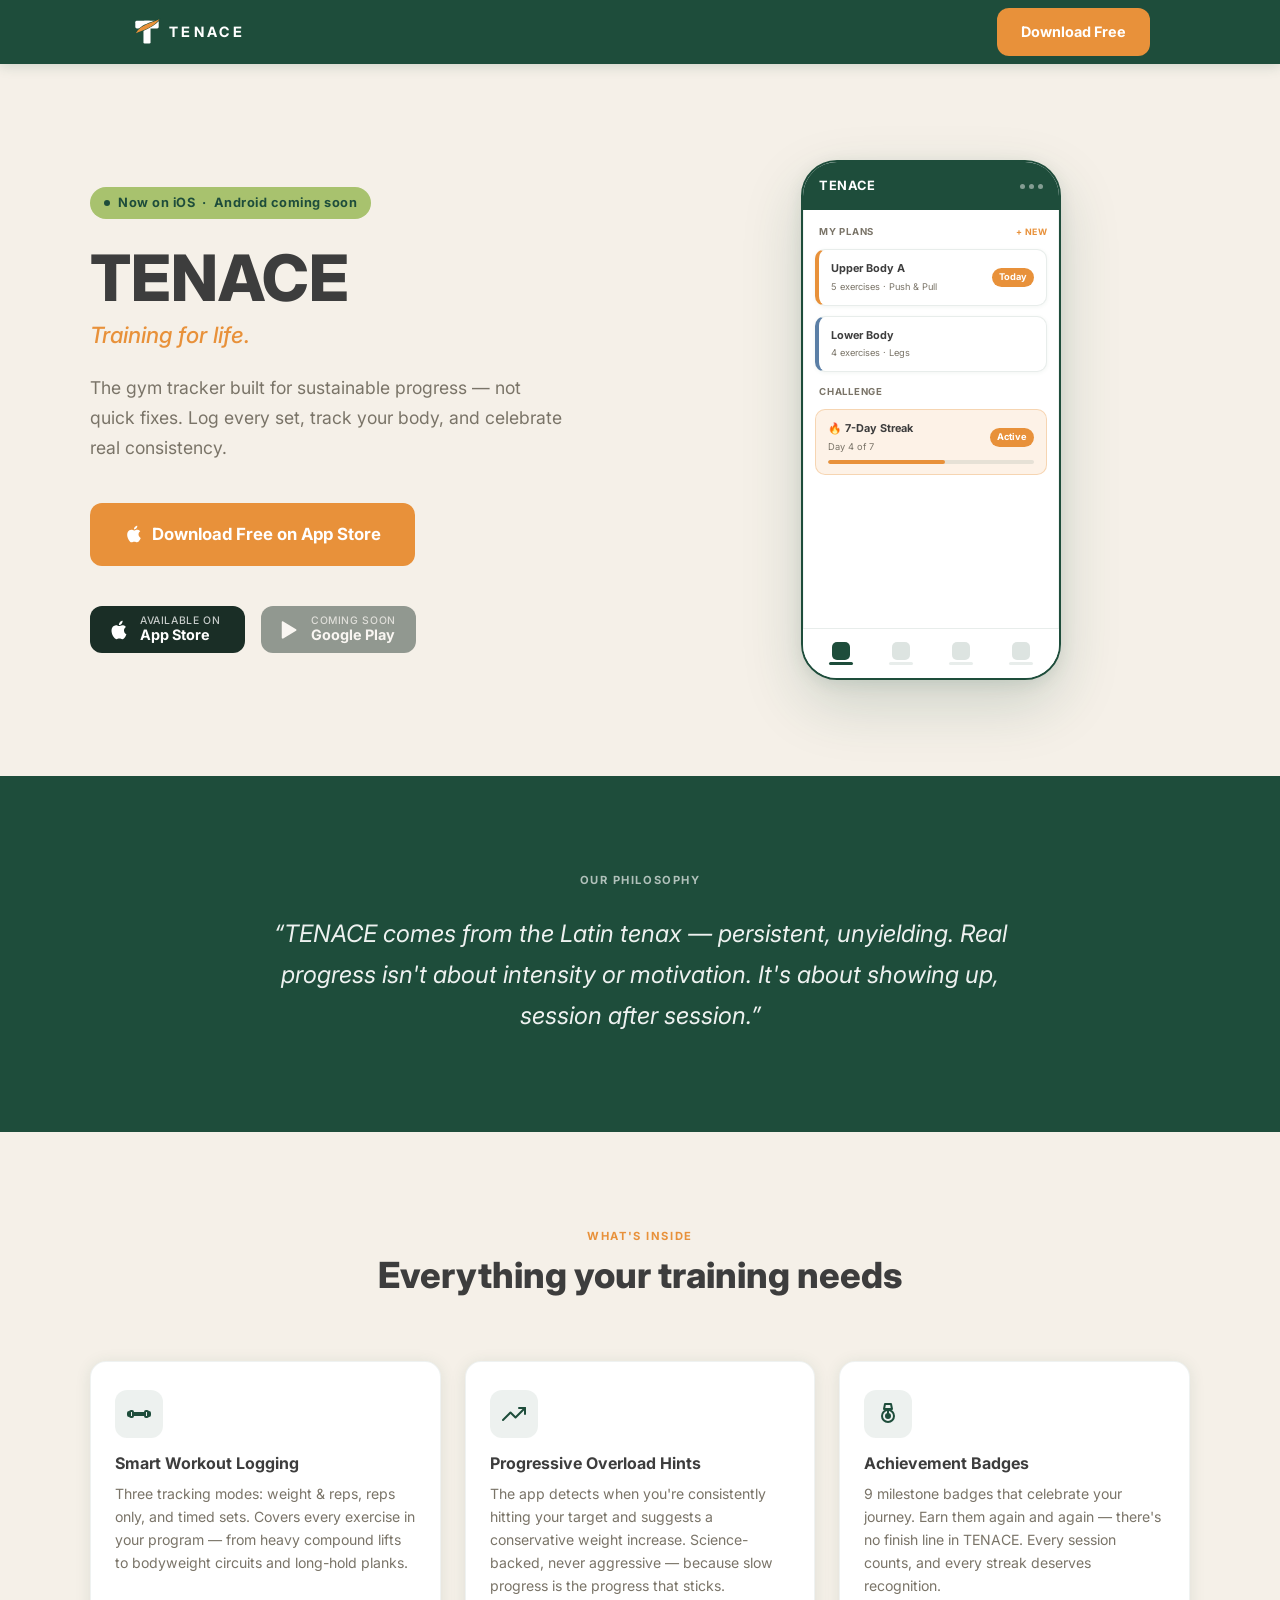
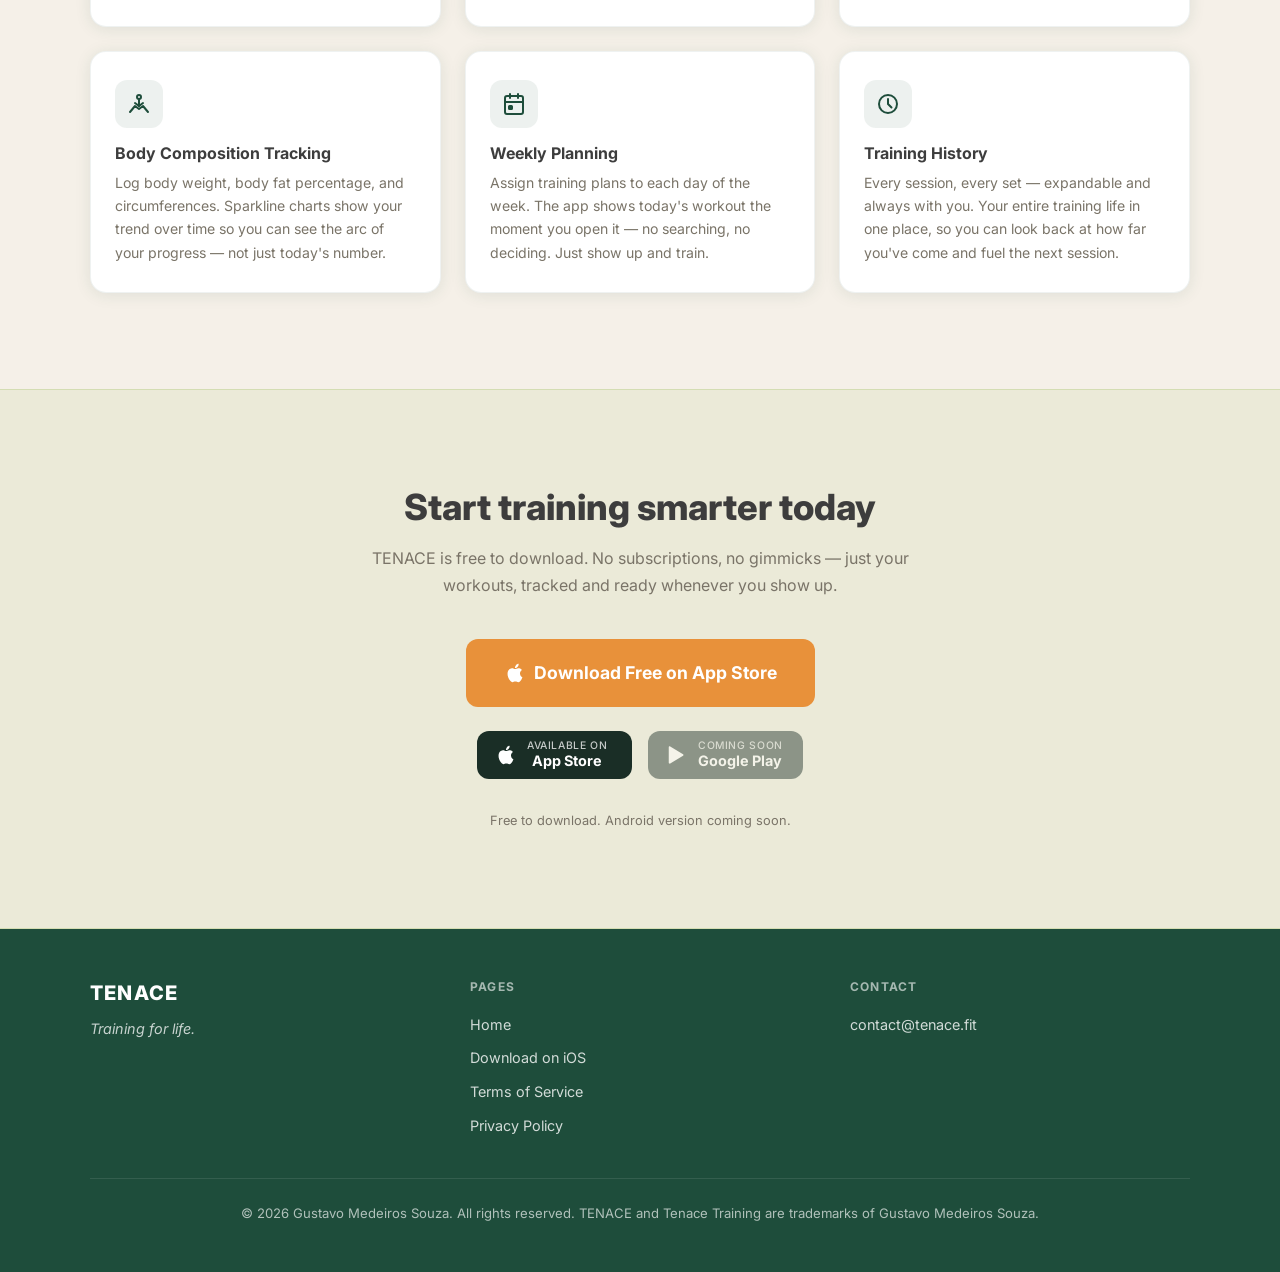
==== commit 1d1b4297: "New Website version after ios release" ====
--- a/index.html
+++ b/index.html
@@ -6,47 +6,46 @@
        https://tenace.fit
        "Training for life."
        ============================================================ -->
-
+ 
   <meta charset="UTF-8" />
   <meta name="viewport" content="width=device-width, initial-scale=1.0" />
-
+ 
   <!-- Primary meta -->
   <title>TENACE — Training for life.</title>
-  <meta name="description" content="TENACE is a gym tracker built for sustainable progress — not quick fixes. Log every set, track your body, and celebrate real consistency. Coming soon to iOS and Android." />
-
+  <meta name="description" content="TENACE is a gym tracker built for sustainable progress — not quick fixes. Log every set, track your body, and celebrate real consistency. Free on iOS." />
+ 
   <!-- Open Graph (social sharing previews) -->
   <meta property="og:type"        content="website" />
   <meta property="og:url"         content="https://tenace.fit/" />
   <meta property="og:title"       content="TENACE — Training for life." />
-  <meta property="og:description" content="The gym tracker built for sustainable progress — not quick fixes. Log every set, track your body, and celebrate real consistency." />
+  <meta property="og:description" content="The gym tracker built for sustainable progress — not quick fixes. Log every set, track your body, and celebrate real consistency. Free on iOS." />
   <meta property="og:image"       content="https://tenace.fit/og-image.png" />
-
+ 
   <!-- Twitter / X card -->
   <meta name="twitter:card"        content="summary_large_image" />
   <meta name="twitter:title"       content="TENACE — Training for life." />
-  <meta name="twitter:description" content="The gym tracker built for sustainable progress — not quick fixes." />
-
+  <meta name="twitter:description" content="The gym tracker built for sustainable progress — not quick fixes. Free on iOS." />
+ 
   <!-- Canonical URL -->
   <link rel="canonical" href="https://tenace.fit/" />
-
+ 
   <!-- Google Fonts — Inter -->
   <link rel="preconnect" href="https://fonts.googleapis.com" />
   <link rel="preconnect" href="https://fonts.gstatic.com" crossorigin />
   <link href="https://fonts.googleapis.com/css2?family=Inter:wght@400;500;600;700;800&display=swap" rel="stylesheet" />
-
+ 
   <!-- Shared stylesheet -->
   <link rel="stylesheet" href="styles.css" />
-
+ 
   <!-- ============================================================
        PAGE-SPECIFIC STYLES
-       These styles are used only on the landing page.
        ============================================================ -->
   <style>
     /* ── HERO SECTION ─────────────────────────────────────── */
     .hero {
       padding: var(--space-3xl) var(--container-pad);
     }
-
+ 
     .hero__inner {
       max-width: var(--container-max);
       margin: 0 auto;
@@ -55,7 +54,7 @@
       gap: 64px;
       align-items: center;
     }
-
+ 
     /* Badge pill above the H1 */
     .hero__badge {
       display: inline-flex;
@@ -70,15 +69,20 @@
       border-radius: var(--radius-pill);
       margin-bottom: var(--space-lg);
     }
-
+ 
     .hero__badge-dot {
       width: 6px;
       height: 6px;
       border-radius: 50%;
       background-color: var(--color-primary);
-      opacity: 0.5;
-    }
-
+      animation: pulse 2s infinite;
+    }
+ 
+    @keyframes pulse {
+      0%, 100% { opacity: 0.5; }
+      50%       { opacity: 1; }
+    }
+ 
     /* Main headline — app name */
     .hero__title {
       font-size: clamp(2.75rem, 6vw, 4rem);
@@ -87,7 +91,7 @@
       line-height: 1.08;
       margin-bottom: var(--space-sm);
     }
-
+ 
     /* Tagline — italic amber, sits directly below the title */
     .hero__tagline {
       font-size: clamp(1.1rem, 2.5vw, 1.4rem);
@@ -97,7 +101,7 @@
       margin-bottom: var(--space-lg);
       line-height: 1.3;
     }
-
+ 
     /* Subtitle paragraph */
     .hero__subtitle {
       font-size: 1.1rem;
@@ -106,66 +110,70 @@
       max-width: 480px;
       margin-bottom: var(--space-xl);
     }
-
-    /* Inline email form (hero version) */
-    .hero__form {
-      display: flex;
-      gap: var(--space-sm);
+ 
+    /* Hero download CTA */
+    .hero__download {
       margin-bottom: var(--space-xl);
-      flex-wrap: wrap;
-    }
-
-    .hero__form .form-input {
-      min-width: 220px;
-    }
-
-    /* Success message shown after form submit */
-    .form-success {
-      display: none;
-      color: var(--color-primary);
-      font-weight: 600;
-      font-size: 0.95rem;
-      padding: 12px 16px;
-      background: rgba(168, 194, 110, 0.2);
-      border-radius: var(--radius-md);
-      border: 1px solid var(--color-lime);
-    }
-
+    }
+ 
+    .hero__download .btn-primary {
+      font-size: 1.05rem;
+      padding: 16px 32px;
+    }
+ 
     /* ── STORE BADGES ──────────────────────────────────────── */
     .store-badges {
       display: flex;
       gap: var(--space-md);
       flex-wrap: wrap;
     }
-
-    /* Each badge is a pill shaped button with icon + text */
+ 
+    /* Base badge */
     .store-badge {
       display: flex;
       align-items: center;
       gap: 10px;
-      background-color: #1A2E26;       /* Very dark for store badge look */
+      background-color: #1A2E26;
       color: #FFFFFF;
       border-radius: var(--radius-md);
       padding: 10px 18px;
-      opacity: 0.55;                   /* Greyed out — "Coming Soon" treatment */
-      pointer-events: none;            /* Not clickable yet */
+      min-width: 155px;
+      text-decoration: none;
+    }
+ 
+    /* Live badge — full opacity, clickable */
+    .store-badge--live {
+      opacity: 1;
+      cursor: pointer;
+      transition: opacity 0.18s ease, transform 0.12s ease, box-shadow 0.18s ease;
+    }
+ 
+    .store-badge--live:hover {
+      opacity: 0.88;
+      transform: translateY(-2px);
+      box-shadow: 0 6px 20px rgba(30, 77, 59, 0.25);
+    }
+ 
+    /* Coming soon badge — greyed out, not clickable */
+    .store-badge--soon {
+      opacity: 0.45;
+      pointer-events: none;
       user-select: none;
-      min-width: 155px;
-    }
-
+    }
+ 
     .store-badge__icon {
       flex-shrink: 0;
       width: 22px;
       height: 22px;
       fill: #FFFFFF;
     }
-
+ 
     .store-badge__text {
       display: flex;
       flex-direction: column;
     }
-
-    .store-badge__coming-soon {
+ 
+    .store-badge__label {
       font-size: 0.65rem;
       font-weight: 500;
       letter-spacing: 0.06em;
@@ -173,21 +181,20 @@
       opacity: 0.75;
       line-height: 1;
     }
-
+ 
     .store-badge__store-name {
       font-size: 0.9rem;
       font-weight: 700;
       line-height: 1.2;
     }
-
+ 
     /* ── PHONE MOCKUP ──────────────────────────────────────── */
     .hero__mockup-wrapper {
       display: flex;
       justify-content: center;
       align-items: center;
     }
-
-    /* Outer phone shell */
+ 
     .phone-mockup {
       width: 260px;
       height: 520px;
@@ -203,8 +210,7 @@
       flex-direction: column;
       position: relative;
     }
-
-    /* Status bar / top chrome */
+ 
     .phone-screen__topbar {
       height: 48px;
       background-color: var(--color-primary);
@@ -214,27 +220,26 @@
       padding: 0 16px;
       flex-shrink: 0;
     }
-
+ 
     .phone-screen__topbar-title {
       font-size: 0.8rem;
       font-weight: 700;
       color: #FFFFFF;
       letter-spacing: 0.04em;
     }
-
+ 
     .phone-screen__topbar-dots {
       display: flex;
       gap: 4px;
     }
-
+ 
     .phone-screen__topbar-dot {
       width: 5px;
       height: 5px;
       border-radius: 50%;
       background-color: rgba(255,255,255,0.45);
     }
-
-    /* Scrollable content area */
+ 
     .phone-screen__content {
       flex: 1;
       padding: 14px 12px;
@@ -243,8 +248,7 @@
       gap: 10px;
       overflow: hidden;
     }
-
-    /* Small label above a card group */
+ 
     .phone-screen__label {
       font-size: 0.6rem;
       font-weight: 700;
@@ -253,78 +257,74 @@
       color: var(--color-muted);
       padding-left: 4px;
     }
-
-    /* Generic UI card inside the mockup */
+ 
     .phone-card {
       border-radius: 10px;
       padding: 10px 12px;
     }
-
-    /* Plan card — white surface with a colored left border (matches real app) */
+ 
     .phone-card--plan {
       background-color: #FFFFFF;
       border: 1px solid rgba(30, 77, 59, 0.10);
       border-left-width: 4px;
       box-shadow: 0 1px 4px rgba(30,77,59,0.06);
     }
-
+ 
     .phone-card--lime {
       background-color: rgba(168, 194, 110, 0.18);
       border: 1px solid rgba(168, 194, 110, 0.40);
     }
-
+ 
     .phone-card--amber {
       background-color: rgba(232, 145, 58, 0.12);
       border: 1px solid rgba(232, 145, 58, 0.30);
     }
-
+ 
     .phone-card--green {
       background-color: rgba(30, 77, 59, 0.08);
       border: 1px solid rgba(30, 77, 59, 0.15);
     }
-
-    /* Card inner layout helpers */
+ 
     .phone-card__row {
       display: flex;
       align-items: center;
       justify-content: space-between;
       margin-bottom: 5px;
     }
-
+ 
     .phone-card__row:last-child {
       margin-bottom: 0;
     }
-
+ 
     .phone-card__title {
       font-size: 0.68rem;
       font-weight: 700;
       color: var(--color-text);
     }
-
+ 
     .phone-card__sub {
       font-size: 0.58rem;
       color: var(--color-muted);
       margin-top: 2px;
     }
-
+ 
     .phone-card__badge {
       font-size: 0.58rem;
       font-weight: 700;
       padding: 2px 7px;
       border-radius: 99px;
     }
-
+ 
     .phone-card__badge--lime {
       background: var(--color-lime);
       color: var(--color-primary);
     }
-
+ 
     .phone-card__badge--amber {
       background: var(--color-amber);
       color: #FFF;
     }
-
-    /* Progress bar within a card */
+ 
     .phone-card__bar-bg {
       height: 4px;
       background: rgba(30,77,59,0.10);
@@ -332,50 +332,13 @@
       margin-top: 6px;
       overflow: hidden;
     }
-
+ 
     .phone-card__bar-fill {
       height: 100%;
       border-radius: 2px;
       background: var(--color-lime);
     }
-
-    /* Sparkline-style mini chart */
-    .phone-card__sparkline {
-      width: 100%;
-      height: 28px;
-    }
-
-    /* Set rows — looks like logged workout sets */
-    .phone-card__sets {
-      display: flex;
-      flex-direction: column;
-      gap: 3px;
-      margin-top: 6px;
-    }
-
-    .phone-card__set-row {
-      display: flex;
-      gap: 6px;
-      align-items: center;
-    }
-
-    .phone-card__set-num {
-      font-size: 0.55rem;
-      font-weight: 700;
-      color: var(--color-muted);
-      width: 14px;
-    }
-
-    .phone-card__set-pill {
-      font-size: 0.55rem;
-      font-weight: 600;
-      background: rgba(30,77,59,0.08);
-      border-radius: 4px;
-      padding: 2px 6px;
-      color: var(--color-text);
-    }
-
-    /* Bottom tab bar of the mockup */
+ 
     .phone-screen__tabbar {
       height: 50px;
       background-color: var(--color-surface);
@@ -386,36 +349,36 @@
       padding: 0 8px;
       flex-shrink: 0;
     }
-
+ 
     .phone-tab-icon {
       display: flex;
       flex-direction: column;
       align-items: center;
       gap: 2px;
     }
-
+ 
     .phone-tab-icon__dot {
       width: 18px;
       height: 18px;
       border-radius: 5px;
       background-color: rgba(30, 77, 59, 0.15);
     }
-
+ 
     .phone-tab-icon__dot--active {
       background-color: var(--color-primary);
     }
-
+ 
     .phone-tab-icon__label {
       width: 24px;
       height: 3px;
       border-radius: 2px;
       background-color: rgba(30,77,59,0.10);
     }
-
+ 
     .phone-tab-icon__label--active {
       background-color: var(--color-primary);
     }
-
+ 
     /* ── PHILOSOPHY STRIP ──────────────────────────────────── */
     .philosophy {
       background-color: var(--color-primary);
@@ -423,12 +386,12 @@
       padding: var(--space-3xl) var(--container-pad);
       text-align: center;
     }
-
+ 
     .philosophy__inner {
       max-width: 760px;
       margin: 0 auto;
     }
-
+ 
     .philosophy__label {
       font-size: 0.7rem;
       font-weight: 700;
@@ -437,7 +400,7 @@
       opacity: 0.65;
       margin-bottom: var(--space-lg);
     }
-
+ 
     .philosophy__quote {
       font-size: clamp(1.15rem, 2.5vw, 1.5rem);
       font-style: italic;
@@ -445,22 +408,22 @@
       line-height: 1.7;
       opacity: 0.92;
     }
-
+ 
     /* ── FEATURES SECTION ──────────────────────────────────── */
     .features {
       padding: var(--space-3xl) var(--container-pad);
     }
-
+ 
     .features__inner {
       max-width: var(--container-max);
       margin: 0 auto;
     }
-
+ 
     .features__header {
       text-align: center;
       margin-bottom: var(--space-2xl);
     }
-
+ 
     .features__label {
       font-size: 0.7rem;
       font-weight: 700;
@@ -469,20 +432,19 @@
       color: var(--color-amber);
       margin-bottom: var(--space-sm);
     }
-
+ 
     .features__title {
       font-size: clamp(1.75rem, 4vw, 2.25rem);
       color: #3D3D3D;
       font-weight: 800;
     }
-
+ 
     .features__grid {
       display: grid;
       grid-template-columns: repeat(3, 1fr);
       gap: var(--space-lg);
     }
-
-    /* Individual feature card */
+ 
     .feature-card {
       background-color: var(--color-surface);
       border-radius: var(--radius-lg);
@@ -491,13 +453,12 @@
       border: 1px solid rgba(30, 77, 59, 0.07);
       transition: transform 0.18s ease, box-shadow 0.18s ease;
     }
-
+ 
     .feature-card:hover {
       transform: translateY(-3px);
       box-shadow: 0 8px 28px rgba(30, 77, 59, 0.14);
     }
-
-    /* Icon container */
+ 
     .feature-card__icon {
       width: 48px;
       height: 48px;
@@ -509,163 +470,137 @@
       margin-bottom: var(--space-md);
       font-size: 1.4rem;
     }
-
+ 
     .feature-card__title {
       font-size: 1rem;
       font-weight: 700;
       color: #3D3D3D;
       margin-bottom: var(--space-sm);
     }
-
+ 
     .feature-card__desc {
       font-size: 0.88rem;
       color: var(--color-muted);
       line-height: 1.65;
     }
-
-    /* ── EMAIL CTA SECTION ─────────────────────────────────── */
+ 
+    /* ── DOWNLOAD CTA SECTION ──────────────────────────────── */
     .cta-section {
       padding: var(--space-3xl) var(--container-pad);
       background-color: var(--color-lime-tint);
       border-top: 1px solid var(--color-lime-border);
       border-bottom: 1px solid var(--color-lime-border);
     }
-
+ 
     .cta-section__inner {
       max-width: 580px;
       margin: 0 auto;
       text-align: center;
     }
-
+ 
     .cta-section__title {
       font-size: clamp(1.75rem, 4vw, 2.25rem);
       font-weight: 800;
       color: #3D3D3D;
       margin-bottom: var(--space-md);
     }
-
+ 
     .cta-section__subtitle {
       font-size: 1rem;
       color: var(--color-muted);
       line-height: 1.7;
       margin-bottom: var(--space-xl);
     }
-
-    /* Stacked form (wider, standalone version) */
-    .cta-section__form {
-      display: flex;
-      gap: var(--space-sm);
+ 
+    .cta-section__actions {
+      display: flex;
+      flex-direction: column;
+      align-items: center;
+      gap: var(--space-lg);
+    }
+ 
+    .cta-section__badges {
+      display: flex;
+      gap: var(--space-md);
+      justify-content: center;
       flex-wrap: wrap;
-      justify-content: center;
-    }
-
-    .cta-section__form .form-input {
-      min-width: 260px;
-      flex: 1;
-      max-width: 360px;
-    }
-
+    }
+ 
     .cta-section__note {
       font-size: 0.8rem;
       color: var(--color-muted);
-      margin-top: var(--space-md);
-    }
-
+      margin-top: var(--space-sm);
+    }
+ 
     /* ── RESPONSIVE ────────────────────────────────────────── */
     @media (max-width: 900px) {
-      /* Features become 2-column */
       .features__grid {
         grid-template-columns: repeat(2, 1fr);
       }
     }
-
+ 
     @media (max-width: 768px) {
-      /* Hero becomes single column, stacked */
       .hero__inner {
         grid-template-columns: 1fr;
         gap: var(--space-2xl);
       }
-
+ 
       .hero__mockup-wrapper {
-        order: -1; /* Phone mockup appears above text on mobile */
+        order: -1;
       }
-
-      /* Make the phone a bit smaller on mobile */
+ 
       .phone-mockup {
         width: 220px;
         height: 440px;
       }
-
-      /* Hero form goes full width */
-      .hero__form {
-        flex-direction: column;
-      }
-
-      .hero__form .form-input {
-        min-width: 0;
-      }
-
-      /* Features become 1-column */
+ 
       .features__grid {
         grid-template-columns: 1fr;
       }
-
-      /* CTA form stacks */
-      .cta-section__form {
+ 
+      .cta-section__badges {
         flex-direction: column;
-        align-items: stretch;
+        align-items: center;
       }
-
-      .cta-section__form .form-input {
-        max-width: 100%;
-      }
-    }
-
+    }
+ 
     @media (max-width: 480px) {
       .hero__title {
         font-size: 2.75rem;
       }
-
+ 
       .hero__tagline {
         font-size: 1rem;
       }
-
+ 
       .store-badges {
         flex-direction: column;
       }
-
+ 
       .store-badge {
         min-width: 0;
       }
     }
   </style>
 </head>
-
+ 
 <body>
-
+ 
   <!-- ============================================================
        NAVIGATION
-       Sticky forest-green nav with TENACE wordmark and CTA button
        ============================================================ -->
   <nav class="site-nav" aria-label="Main navigation">
     <div class="site-nav__inner">
-      <!-- TENACE horizontal logo — white variant for dark green nav background -->
       <a href="/" class="site-nav__logo" aria-label="TENACE home">
         <svg xmlns="http://www.w3.org/2000/svg" viewBox="0 0 380 100" height="34" aria-hidden="true" focusable="false" style="display:block;">
-          <!-- Symbol — T-mark scaled to 80×80 -->
           <g transform="translate(10, 10) scale(0.4)">
-            <!-- T crossbar — white on dark nav -->
             <rect x="14" y="18" width="172" height="56" rx="11" fill="#FFFFFF"/>
-            <!-- T stem — white -->
             <rect x="74" y="18" width="52" height="166" rx="9" fill="#FFFFFF"/>
-            <!-- Fiber separation stroke — dark green for contrast against white -->
             <path d="M 18,110 C 52,42 140,35 192,6 C 150,65 76,84 18,110 Z"
                   fill="none" stroke="#1E4D3B" stroke-width="10" stroke-linejoin="round"/>
-            <!-- Fiber amber fill -->
             <path d="M 18,110 C 52,42 140,35 192,6 C 150,65 76,84 18,110 Z"
                   fill="#E8913A"/>
           </g>
-          <!-- Wordmark — white -->
           <text x="114" y="65"
             font-family="'Inter', -apple-system, BlinkMacSystemFont, 'Segoe UI', sans-serif"
             font-weight="700" font-size="42" letter-spacing="10"
@@ -673,105 +608,92 @@
         </svg>
       </a>
       <div class="site-nav__actions">
-        <a href="#signup" class="btn-primary site-nav__cta">Get Notified</a>
+        <a href="https://apps.apple.com/us/app/tenace-workout-tracker-log/id6760680419"
+           class="btn-primary site-nav__cta"
+           target="_blank" rel="noopener noreferrer">
+          Download Free
+        </a>
       </div>
     </div>
   </nav>
-
-
+ 
+ 
   <!-- ============================================================
        HERO SECTION
-       Two-column layout: left = copy + form, right = phone mockup
        ============================================================ -->
   <section class="hero" aria-labelledby="hero-title">
     <div class="hero__inner">
-
-      <!-- ── LEFT COLUMN: Copy + form ── -->
+ 
+      <!-- ── LEFT COLUMN: Copy + CTA ── -->
       <div class="hero__copy">
-
-        <!-- "Coming soon" badge pill -->
-        <div class="hero__badge" aria-label="Status: coming soon on iOS and Android">
+ 
+        <!-- Live badge pill -->
+        <div class="hero__badge" aria-label="Now available on iOS">
           <span class="hero__badge-dot" aria-hidden="true"></span>
-          Coming soon &nbsp;·&nbsp; iOS &amp; Android
+          Now on iOS &nbsp;·&nbsp; Android coming soon
         </div>
-
-        <!-- Main headline — app name -->
+ 
+        <!-- Main headline -->
         <h1 class="hero__title" id="hero-title">TENACE</h1>
-
-        <!-- Tagline — brand manifesto -->
+ 
+        <!-- Tagline -->
         <p class="hero__tagline">Training for life.</p>
-
-        <!-- Subtitle / value proposition -->
+ 
+        <!-- Subtitle -->
         <p class="hero__subtitle">
           The gym tracker built for sustainable progress — not quick fixes.
           Log every set, track your body, and celebrate real consistency.
         </p>
-
-        <!-- ── INLINE EMAIL SIGNUP FORM ──
-             IMPORTANT: To make this form work you must:
-             1. Create a free account at https://formspree.io
-             2. Create a new form in your Formspree dashboard
-             3. Copy your form ID (it looks like "xrgvkznp")
-             4. Replace "REPLACE_WITH_FORM_ID" below with your actual form ID
-             Example: action="https://formspree.io/f/xrgvkznp"
-        -->
-        <form
-          class="hero__form"
-          action="https://formspree.io/f/xnjgllyq"
-          method="POST"
-          aria-label="Launch notification sign-up"
-        >
-          <!-- Hidden subject line for the email you'll receive -->
-          <input type="hidden" name="_subject" value="New Tenace launch notification signup" />
-
-          <input
-            class="form-input"
-            type="email"
-            name="email"
-            placeholder="Your email address"
-            required
-            autocomplete="email"
-            aria-label="Email address"
-          />
-          <button type="submit" class="btn-primary">Notify Me</button>
-        </form>
-
-        <!-- App store "coming soon" badges — CSS only, no images -->
-        <div class="store-badges" aria-label="App store availability — coming soon">
-
-          <!-- Apple App Store badge -->
-          <div class="store-badge" aria-label="App Store — coming soon">
-            <!-- Apple logo (simplified SVG path) -->
-            <svg class="store-badge__icon" viewBox="0 0 24 24" aria-hidden="true" role="img">
+ 
+        <!-- Download CTA -->
+        <div class="hero__download">
+          <a href="https://apps.apple.com/us/app/tenace-workout-tracker-log/id6760680419"
+             class="btn-primary"
+             target="_blank" rel="noopener noreferrer">
+            <!-- Apple icon -->
+            <svg width="20" height="20" viewBox="0 0 24 24" fill="currentColor" aria-hidden="true" style="flex-shrink:0;">
+              <path d="M18.71 19.5c-.83 1.24-1.71 2.45-3.05 2.47-1.34.03-1.77-.79-3.29-.79-1.53 0-2 .77-3.27.82-1.31.05-2.3-1.32-3.14-2.53C4.25 17 2.94 12.45 4.7 9.39c.87-1.52 2.43-2.48 4.12-2.51 1.28-.02 2.5.87 3.29.87.78 0 2.26-1.07 3.8-.91.65.03 2.47.26 3.64 1.98-.09.06-2.17 1.28-2.15 3.81.03 3.02 2.65 4.03 2.68 4.04-.03.07-.42 1.44-1.38 2.83M13 3.5c.73-.83 1.94-1.46 2.94-1.5.13 1.17-.34 2.35-1.04 3.19-.69.85-1.83 1.51-2.95 1.42-.15-1.15.41-2.35 1.05-3.11z"/>
+            </svg>
+            Download Free on App Store
+          </a>
+        </div>
+ 
+        <!-- Store badges -->
+        <div class="store-badges" aria-label="App store availability">
+ 
+          <!-- Apple App Store — LIVE -->
+          <a class="store-badge store-badge--live"
+             href="https://apps.apple.com/us/app/tenace-workout-tracker-log/id6760680419"
+             target="_blank" rel="noopener noreferrer"
+             aria-label="Download on the App Store">
+            <svg class="store-badge__icon" viewBox="0 0 24 24" aria-hidden="true">
               <path d="M18.71 19.5c-.83 1.24-1.71 2.45-3.05 2.47-1.34.03-1.77-.79-3.29-.79-1.53 0-2 .77-3.27.82-1.31.05-2.3-1.32-3.14-2.53C4.25 17 2.94 12.45 4.7 9.39c.87-1.52 2.43-2.48 4.12-2.51 1.28-.02 2.5.87 3.29.87.78 0 2.26-1.07 3.8-.91.65.03 2.47.26 3.64 1.98-.09.06-2.17 1.28-2.15 3.81.03 3.02 2.65 4.03 2.68 4.04-.03.07-.42 1.44-1.38 2.83M13 3.5c.73-.83 1.94-1.46 2.94-1.5.13 1.17-.34 2.35-1.04 3.19-.69.85-1.83 1.51-2.95 1.42-.15-1.15.41-2.35 1.05-3.11z"/>
             </svg>
             <div class="store-badge__text">
-              <span class="store-badge__coming-soon">Coming Soon</span>
+              <span class="store-badge__label">Available on</span>
               <span class="store-badge__store-name">App Store</span>
             </div>
-          </div>
-
-          <!-- Google Play badge -->
-          <div class="store-badge" aria-label="Google Play — coming soon">
-            <!-- Google Play triangle icon (simplified SVG) -->
-            <svg class="store-badge__icon" viewBox="0 0 24 24" aria-hidden="true" role="img">
+          </a>
+ 
+          <!-- Google Play — COMING SOON -->
+          <div class="store-badge store-badge--soon" aria-label="Google Play — coming soon">
+            <svg class="store-badge__icon" viewBox="0 0 24 24" aria-hidden="true">
               <path d="M3 20.5v-17c0-.83.94-1.3 1.6-.8l14 8.5c.6.36.6 1.24 0 1.6l-14 8.5c-.66.5-1.6.03-1.6-.8z"/>
             </svg>
             <div class="store-badge__text">
-              <span class="store-badge__coming-soon">Coming Soon</span>
+              <span class="store-badge__label">Coming Soon</span>
               <span class="store-badge__store-name">Google Play</span>
             </div>
           </div>
-
+ 
         </div><!-- /.store-badges -->
       </div><!-- /.hero__copy -->
-
-
+ 
+ 
       <!-- ── RIGHT COLUMN: CSS phone mockup ── -->
       <div class="hero__mockup-wrapper" aria-hidden="true">
         <div class="phone-mockup" role="img" aria-label="TENACE app interface preview">
-
-          <!-- Top bar — simulates the app header -->
+ 
           <div class="phone-screen__topbar">
             <span class="phone-screen__topbar-title">TENACE</span>
             <div class="phone-screen__topbar-dots">
@@ -780,17 +702,14 @@
               <div class="phone-screen__topbar-dot"></div>
             </div>
           </div>
-
-          <!-- Scrollable content area — HomeScreen layout -->
+ 
           <div class="phone-screen__content">
-
-            <!-- MY PLANS section -->
+ 
             <div class="phone-card__row" style="margin-bottom:0;">
               <span class="phone-screen__label">My Plans</span>
               <span style="font-size:0.55rem;font-weight:700;color:#E8913A;letter-spacing:0.04em;">+ NEW</span>
             </div>
-
-            <!-- Plan card 1 — amber left border -->
+ 
             <div class="phone-card phone-card--plan" style="border-left-color: #E8913A;">
               <div class="phone-card__row">
                 <div>
@@ -800,8 +719,7 @@
                 <span class="phone-card__badge phone-card__badge--amber">Today</span>
               </div>
             </div>
-
-            <!-- Plan card 2 — blue left border -->
+ 
             <div class="phone-card phone-card--plan" style="border-left-color: #5B7FA6;">
               <div class="phone-card__row">
                 <div>
@@ -810,11 +728,9 @@
                 </div>
               </div>
             </div>
-
-            <!-- CHALLENGE section -->
+ 
             <div class="phone-screen__label" style="margin-top:2px;">Challenge</div>
-
-            <!-- Streak challenge card — amber tint -->
+ 
             <div class="phone-card phone-card--amber">
               <div class="phone-card__row">
                 <div>
@@ -827,10 +743,9 @@
                 <div class="phone-card__bar-fill" style="width:57%;background:#E8913A;"></div>
               </div>
             </div>
-
+ 
           </div><!-- /.phone-screen__content -->
-
-          <!-- Bottom tab bar — 4 tabs -->
+ 
           <div class="phone-screen__tabbar">
             <div class="phone-tab-icon">
               <div class="phone-tab-icon__dot phone-tab-icon__dot--active"></div>
@@ -849,17 +764,16 @@
               <div class="phone-tab-icon__label"></div>
             </div>
           </div>
-
+ 
         </div><!-- /.phone-mockup -->
       </div><!-- /.hero__mockup-wrapper -->
-
+ 
     </div><!-- /.hero__inner -->
   </section>
-
-
+ 
+ 
   <!-- ============================================================
        PHILOSOPHY STRIP
-       Full-width dark green band with brand manifesto quote
        ============================================================ -->
   <section class="philosophy" aria-labelledby="philosophy-title">
     <div class="philosophy__inner">
@@ -871,26 +785,23 @@
       </p>
     </div>
   </section>
-
-
+ 
+ 
   <!-- ============================================================
        FEATURES SECTION
-       3-column grid of feature cards
        ============================================================ -->
   <section class="features" aria-labelledby="features-title">
     <div class="features__inner">
-
+ 
       <div class="features__header">
         <p class="features__label">What's Inside</p>
         <h2 class="features__title" id="features-title">Everything your training needs</h2>
       </div>
-
+ 
       <div class="features__grid">
-
-        <!-- Feature 1: Smart Workout Logging -->
+ 
         <div class="feature-card">
           <div class="feature-card__icon" aria-hidden="true">
-            <!-- Dumbbell / barbell icon -->
             <svg width="24" height="24" viewBox="0 0 24 24" fill="none" stroke="#1E4D3B" stroke-width="2" stroke-linecap="round" stroke-linejoin="round">
               <rect x="6" y="11" width="12" height="2" rx="1"/>
               <rect x="3" y="9" width="3" height="6" rx="1"/>
@@ -906,11 +817,9 @@
             bodyweight circuits and long-hold planks.
           </p>
         </div>
-
-        <!-- Feature 2: Progressive Overload Hints -->
+ 
         <div class="feature-card">
           <div class="feature-card__icon" aria-hidden="true">
-            <!-- Up-arrow / trend icon -->
             <svg width="24" height="24" viewBox="0 0 24 24" fill="none" stroke="#1E4D3B" stroke-width="2" stroke-linecap="round" stroke-linejoin="round">
               <polyline points="23 6 13.5 15.5 8.5 10.5 1 18"/>
               <polyline points="17 6 23 6 23 12"/>
@@ -923,11 +832,9 @@
             slow progress is the progress that sticks.
           </p>
         </div>
-
-        <!-- Feature 3: Achievement Badges -->
+ 
         <div class="feature-card">
           <div class="feature-card__icon" aria-hidden="true">
-            <!-- Medal / badge icon -->
             <svg width="24" height="24" viewBox="0 0 24 24" fill="none" stroke="#1E4D3B" stroke-width="2" stroke-linecap="round" stroke-linejoin="round">
               <circle cx="12" cy="14" r="6"/>
               <path d="M9 2h6l1 5H8z"/>
@@ -942,11 +849,9 @@
             every streak deserves recognition.
           </p>
         </div>
-
-        <!-- Feature 4: Body Composition Tracking -->
+ 
         <div class="feature-card">
           <div class="feature-card__icon" aria-hidden="true">
-            <!-- Body / person icon with chart -->
             <svg width="24" height="24" viewBox="0 0 24 24" fill="none" stroke="#1E4D3B" stroke-width="2" stroke-linecap="round" stroke-linejoin="round">
               <circle cx="12" cy="5" r="2"/>
               <path d="M12 7v7"/>
@@ -961,11 +866,9 @@
             just today's number.
           </p>
         </div>
-
-        <!-- Feature 5: Weekly Planning -->
+ 
         <div class="feature-card">
           <div class="feature-card__icon" aria-hidden="true">
-            <!-- Calendar icon -->
             <svg width="24" height="24" viewBox="0 0 24 24" fill="none" stroke="#1E4D3B" stroke-width="2" stroke-linecap="round" stroke-linejoin="round">
               <rect x="3" y="4" width="18" height="18" rx="2"/>
               <line x1="16" y1="2" x2="16" y2="6"/>
@@ -981,11 +884,9 @@
             and train.
           </p>
         </div>
-
-        <!-- Feature 6: Training History -->
+ 
         <div class="feature-card">
           <div class="feature-card__icon" aria-hidden="true">
-            <!-- Clock / history icon -->
             <svg width="24" height="24" viewBox="0 0 24 24" fill="none" stroke="#1E4D3B" stroke-width="2" stroke-linecap="round" stroke-linejoin="round">
               <circle cx="12" cy="12" r="9"/>
               <polyline points="12 7 12 12 15.5 15.5"/>
@@ -998,92 +899,102 @@
             and fuel the next session.
           </p>
         </div>
-
+ 
       </div><!-- /.features__grid -->
     </div><!-- /.features__inner -->
   </section>
-
-
+ 
+ 
   <!-- ============================================================
-       EMAIL CTA SECTION (id="signup")
-       This is the anchor target for the "Get Notified" nav button.
-       Uses the same Formspree endpoint — just a standalone form.
+       DOWNLOAD CTA SECTION
        ============================================================ -->
-  <section class="cta-section" id="signup" aria-labelledby="cta-title">
+  <section class="cta-section" id="download" aria-labelledby="cta-title">
     <div class="cta-section__inner">
-      <h2 class="cta-section__title" id="cta-title">Be the first to know</h2>
+      <h2 class="cta-section__title" id="cta-title">Start training smarter today</h2>
       <p class="cta-section__subtitle">
-        Tenace Training is launching on the App Store and Google Play.
-        Leave your email and we'll notify you the moment it's live.
+        TENACE is free to download. No subscriptions, no gimmicks — just
+        your workouts, tracked and ready whenever you show up.
       </p>
-
-      <!-- ── STANDALONE EMAIL SIGNUP FORM ──
-           Same Formspree endpoint as the hero form above.
-           Replace REPLACE_WITH_FORM_ID with your actual Formspree form ID.
-      -->
-      <form
-        class="cta-section__form"
-        action="https://formspree.io/f/xnjgllyq"
-        method="POST"
-        aria-label="Launch notification sign-up"
-      >
-        <input type="hidden" name="_subject" value="New Tenace launch notification signup" />
-        <input
-          class="form-input"
-          type="email"
-          name="email"
-          placeholder="Your email address"
-          required
-          autocomplete="email"
-          aria-label="Email address"
-        />
-        <button type="submit" class="btn-primary">Notify Me</button>
-      </form>
-
-      <p class="cta-section__note">No spam, ever. Just one email when we launch.</p>
+ 
+      <div class="cta-section__actions">
+ 
+        <a href="https://apps.apple.com/us/app/tenace-workout-tracker-log/id6760680419"
+           class="btn-primary"
+           target="_blank" rel="noopener noreferrer"
+           style="font-size:1.1rem; padding: 18px 36px;">
+          <svg width="22" height="22" viewBox="0 0 24 24" fill="currentColor" aria-hidden="true" style="flex-shrink:0;">
+            <path d="M18.71 19.5c-.83 1.24-1.71 2.45-3.05 2.47-1.34.03-1.77-.79-3.29-.79-1.53 0-2 .77-3.27.82-1.31.05-2.3-1.32-3.14-2.53C4.25 17 2.94 12.45 4.7 9.39c.87-1.52 2.43-2.48 4.12-2.51 1.28-.02 2.5.87 3.29.87.78 0 2.26-1.07 3.8-.91.65.03 2.47.26 3.64 1.98-.09.06-2.17 1.28-2.15 3.81.03 3.02 2.65 4.03 2.68 4.04-.03.07-.42 1.44-1.38 2.83M13 3.5c.73-.83 1.94-1.46 2.94-1.5.13 1.17-.34 2.35-1.04 3.19-.69.85-1.83 1.51-2.95 1.42-.15-1.15.41-2.35 1.05-3.11z"/>
+          </svg>
+          Download Free on App Store
+        </a>
+ 
+        <div class="cta-section__badges">
+          <a class="store-badge store-badge--live"
+             href="https://apps.apple.com/us/app/tenace-workout-tracker-log/id6760680419"
+             target="_blank" rel="noopener noreferrer"
+             aria-label="Download on the App Store">
+            <svg class="store-badge__icon" viewBox="0 0 24 24" aria-hidden="true">
+              <path d="M18.71 19.5c-.83 1.24-1.71 2.45-3.05 2.47-1.34.03-1.77-.79-3.29-.79-1.53 0-2 .77-3.27.82-1.31.05-2.3-1.32-3.14-2.53C4.25 17 2.94 12.45 4.7 9.39c.87-1.52 2.43-2.48 4.12-2.51 1.28-.02 2.5.87 3.29.87.78 0 2.26-1.07 3.8-.91.65.03 2.47.26 3.64 1.98-.09.06-2.17 1.28-2.15 3.81.03 3.02 2.65 4.03 2.68 4.04-.03.07-.42 1.44-1.38 2.83M13 3.5c.73-.83 1.94-1.46 2.94-1.5.13 1.17-.34 2.35-1.04 3.19-.69.85-1.83 1.51-2.95 1.42-.15-1.15.41-2.35 1.05-3.11z"/>
+            </svg>
+            <div class="store-badge__text">
+              <span class="store-badge__label">Available on</span>
+              <span class="store-badge__store-name">App Store</span>
+            </div>
+          </a>
+ 
+          <div class="store-badge store-badge--soon" aria-label="Google Play — coming soon">
+            <svg class="store-badge__icon" viewBox="0 0 24 24" aria-hidden="true">
+              <path d="M3 20.5v-17c0-.83.94-1.3 1.6-.8l14 8.5c.6.36.6 1.24 0 1.6l-14 8.5c-.66.5-1.6.03-1.6-.8z"/>
+            </svg>
+            <div class="store-badge__text">
+              <span class="store-badge__label">Coming Soon</span>
+              <span class="store-badge__store-name">Google Play</span>
+            </div>
+          </div>
+        </div>
+ 
+        <p class="cta-section__note">Free to download. Android version coming soon.</p>
+      </div>
     </div>
   </section>
-
-
+ 
+ 
   <!-- ============================================================
        FOOTER
-       Forest green, three-column grid: brand | links | legal
        ============================================================ -->
   <footer class="site-footer" role="contentinfo">
     <div class="site-footer__inner">
-
-      <!-- Column 1: Logo + tagline -->
+ 
       <div class="site-footer__brand">
         <p class="site-footer__brand-name">TENACE</p>
         <p class="site-footer__tagline">Training for life.</p>
       </div>
-
-      <!-- Column 2: Navigation links -->
+ 
       <nav aria-label="Footer navigation">
         <p class="site-footer__heading">Pages</p>
         <ul class="site-footer__links">
           <li><a href="/">Home</a></li>
-          <li><a href="#signup">Get Notified</a></li>
+          <li><a href="https://apps.apple.com/us/app/tenace-workout-tracker-log/id6760680419" target="_blank" rel="noopener noreferrer">Download on iOS</a></li>
           <li><a href="terms.html">Terms of Service</a></li>
           <li><a href="privacy.html">Privacy Policy</a></li>
         </ul>
       </nav>
-
-      <!-- Column 3: Contact only (Terms/Privacy are already in the Pages column) -->
+ 
       <div>
         <p class="site-footer__heading">Contact</p>
         <ul class="site-footer__links">
           <li><a href="mailto:contact@tenace.fit">contact@tenace.fit</a></li>
         </ul>
       </div>
-
+ 
     </div><!-- /.site-footer__inner -->
-
+ 
     <div class="site-footer__bottom">
       &copy; 2026 Gustavo Medeiros Souza. All rights reserved.
       TENACE and Tenace Training are trademarks of Gustavo Medeiros Souza.
     </div>
   </footer>
-
+ 
 </body>
 </html>
+ 
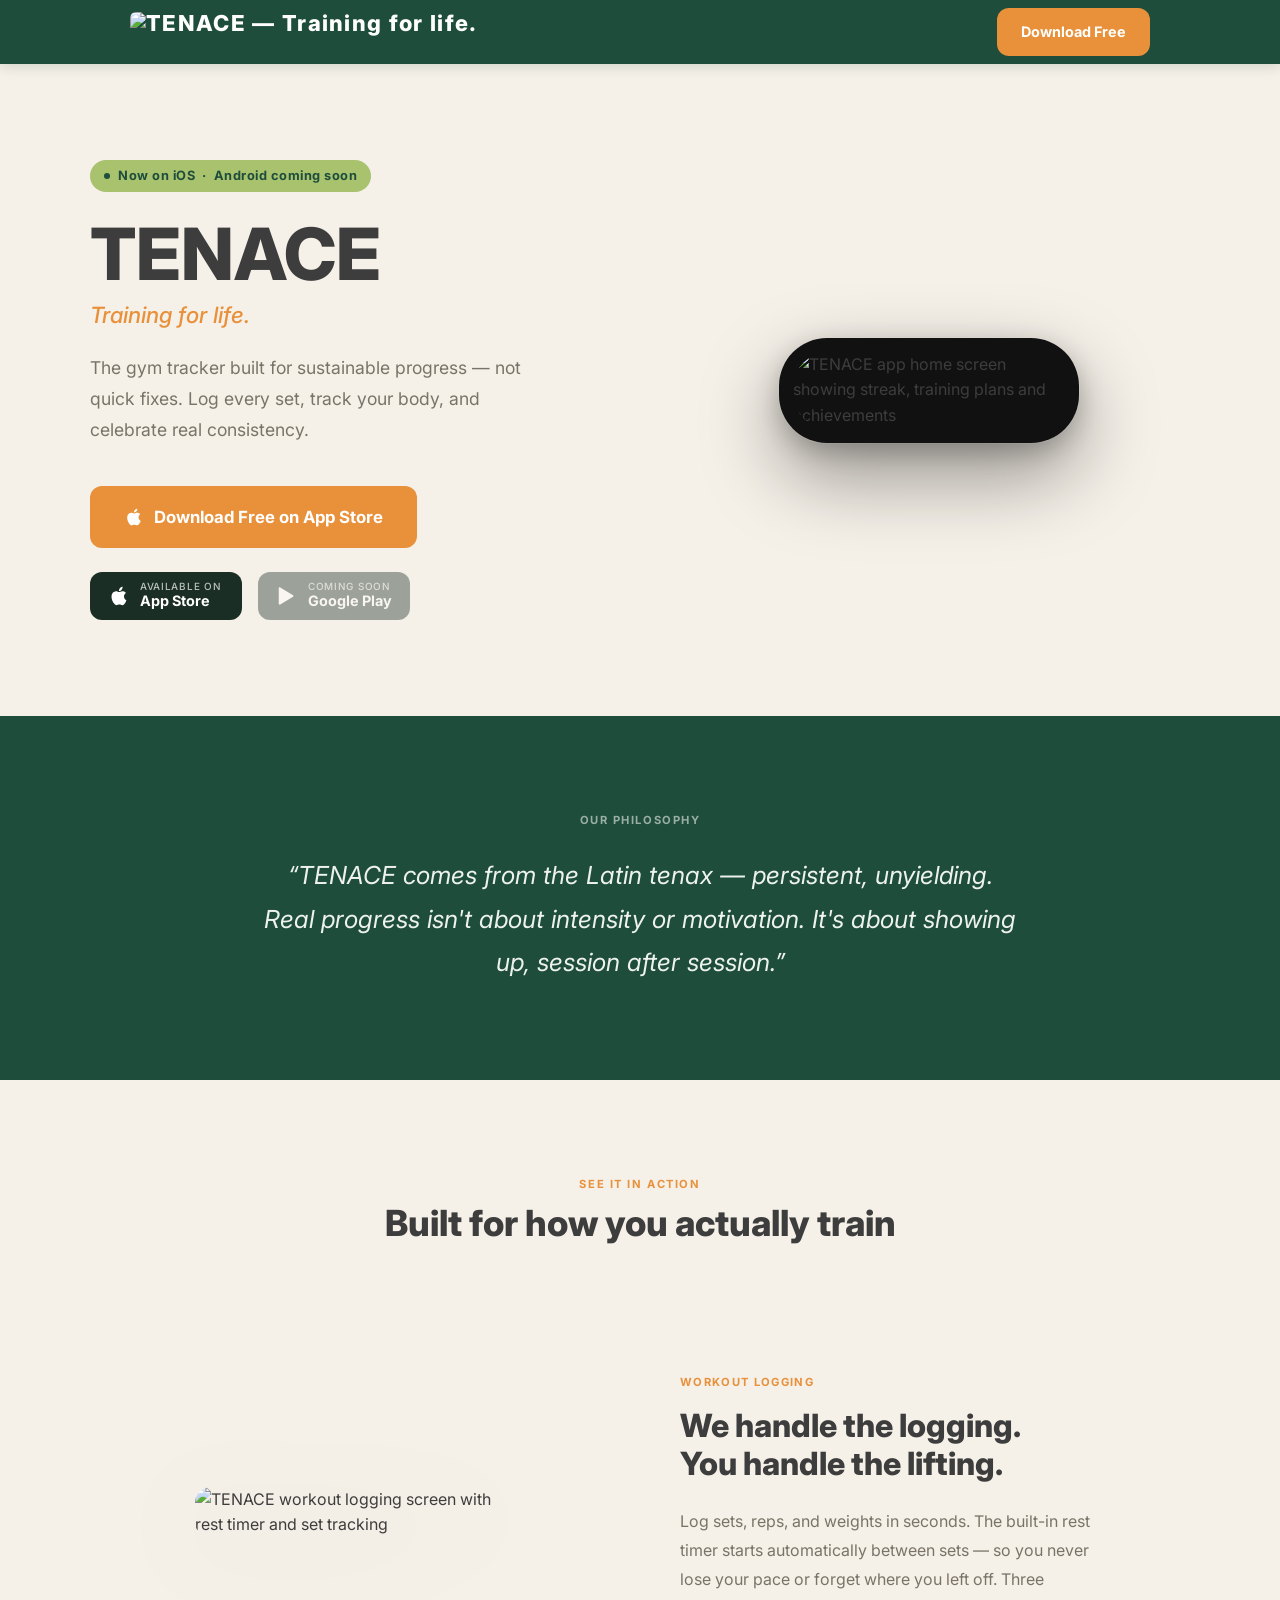
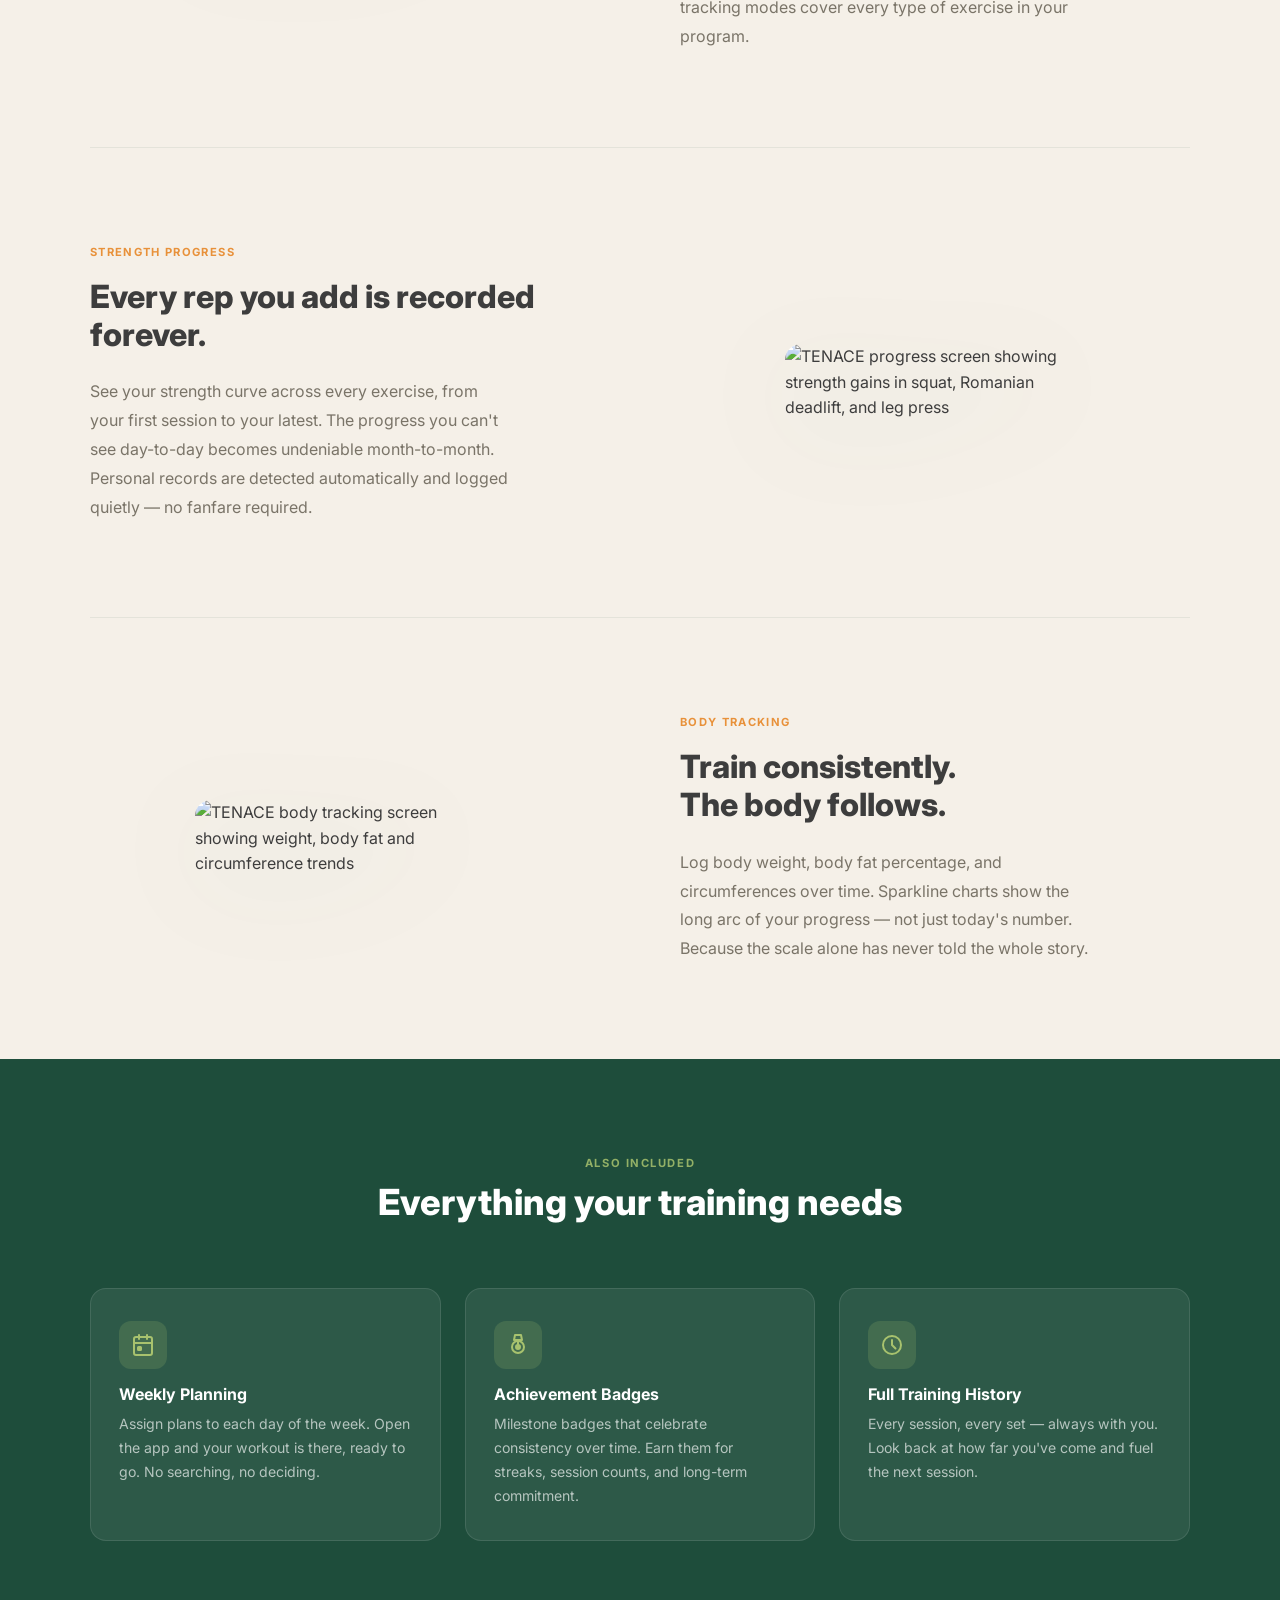
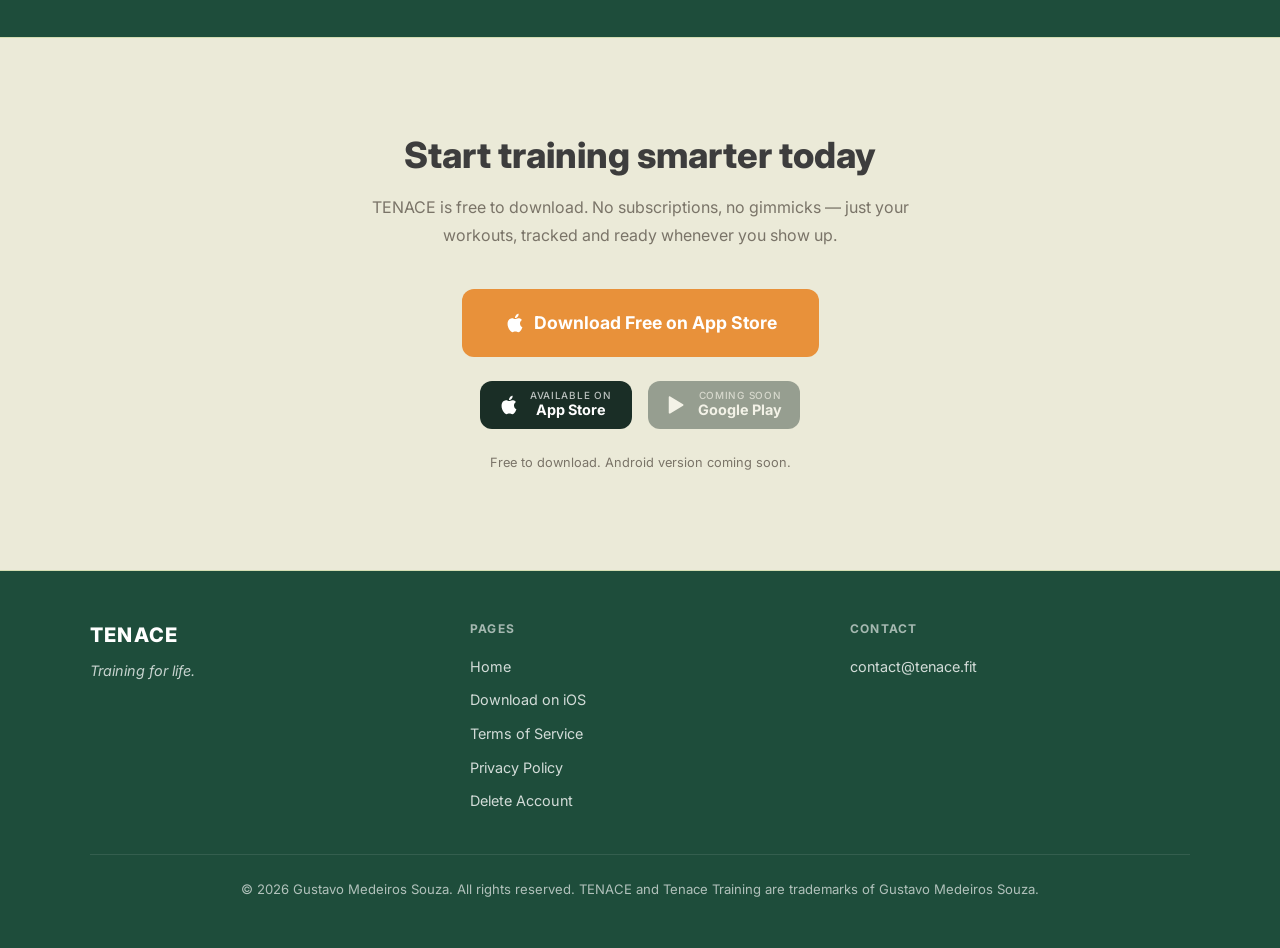
==== commit f93d5399: "Release on ios version" ====
--- a/index.html
+++ b/index.html
@@ -6,56 +6,54 @@
        https://tenace.fit
        "Training for life."
        ============================================================ -->
- 
+
   <meta charset="UTF-8" />
   <meta name="viewport" content="width=device-width, initial-scale=1.0" />
- 
-  <!-- Primary meta -->
+
   <title>TENACE — Training for life.</title>
   <meta name="description" content="TENACE is a gym tracker built for sustainable progress — not quick fixes. Log every set, track your body, and celebrate real consistency. Free on iOS." />
- 
-  <!-- Open Graph (social sharing previews) -->
+
   <meta property="og:type"        content="website" />
   <meta property="og:url"         content="https://tenace.fit/" />
   <meta property="og:title"       content="TENACE — Training for life." />
   <meta property="og:description" content="The gym tracker built for sustainable progress — not quick fixes. Log every set, track your body, and celebrate real consistency. Free on iOS." />
   <meta property="og:image"       content="https://tenace.fit/og-image.png" />
- 
-  <!-- Twitter / X card -->
+
   <meta name="twitter:card"        content="summary_large_image" />
   <meta name="twitter:title"       content="TENACE — Training for life." />
   <meta name="twitter:description" content="The gym tracker built for sustainable progress — not quick fixes. Free on iOS." />
- 
-  <!-- Canonical URL -->
+
   <link rel="canonical" href="https://tenace.fit/" />
- 
-  <!-- Google Fonts — Inter -->
+
   <link rel="preconnect" href="https://fonts.googleapis.com" />
   <link rel="preconnect" href="https://fonts.gstatic.com" crossorigin />
   <link href="https://fonts.googleapis.com/css2?family=Inter:wght@400;500;600;700;800&display=swap" rel="stylesheet" />
- 
-  <!-- Shared stylesheet -->
+
   <link rel="stylesheet" href="styles.css" />
- 
-  <!-- ============================================================
-       PAGE-SPECIFIC STYLES
-       ============================================================ -->
+
   <style>
-    /* ── HERO SECTION ─────────────────────────────────────── */
+
+    /* ══════════════════════════════════════════════════════════
+       NAVIGATION
+       ══════════════════════════════════════════════════════════ */
+
+    /* ══════════════════════════════════════════════════════════
+       HERO
+       ══════════════════════════════════════════════════════════ */
     .hero {
       padding: var(--space-3xl) var(--container-pad);
-    }
- 
+      overflow: hidden;
+    }
+
     .hero__inner {
       max-width: var(--container-max);
       margin: 0 auto;
       display: grid;
       grid-template-columns: 1fr 1fr;
-      gap: 64px;
+      gap: 56px;
       align-items: center;
     }
- 
-    /* Badge pill above the H1 */
+
     .hero__badge {
       display: inline-flex;
       align-items: center;
@@ -69,30 +67,28 @@
       border-radius: var(--radius-pill);
       margin-bottom: var(--space-lg);
     }
- 
+
     .hero__badge-dot {
       width: 6px;
       height: 6px;
       border-radius: 50%;
       background-color: var(--color-primary);
-      animation: pulse 2s infinite;
-    }
- 
-    @keyframes pulse {
-      0%, 100% { opacity: 0.5; }
+      animation: livepulse 2s infinite;
+    }
+
+    @keyframes livepulse {
+      0%, 100% { opacity: 0.45; }
       50%       { opacity: 1; }
     }
- 
-    /* Main headline — app name */
+
     .hero__title {
-      font-size: clamp(2.75rem, 6vw, 4rem);
+      font-size: clamp(2.75rem, 6vw, 4.5rem);
       font-weight: 800;
       color: #3D3D3D;
-      line-height: 1.08;
+      line-height: 1.05;
       margin-bottom: var(--space-sm);
     }
- 
-    /* Tagline — italic amber, sits directly below the title */
+
     .hero__tagline {
       font-size: clamp(1.1rem, 2.5vw, 1.4rem);
       font-style: italic;
@@ -101,34 +97,38 @@
       margin-bottom: var(--space-lg);
       line-height: 1.3;
     }
- 
-    /* Subtitle paragraph */
+
     .hero__subtitle {
       font-size: 1.1rem;
       color: var(--color-muted);
-      line-height: 1.7;
-      max-width: 480px;
+      line-height: 1.75;
+      max-width: 440px;
       margin-bottom: var(--space-xl);
     }
- 
-    /* Hero download CTA */
-    .hero__download {
-      margin-bottom: var(--space-xl);
-    }
- 
-    .hero__download .btn-primary {
+
+    .hero__actions {
+      display: flex;
+      flex-direction: column;
+      gap: var(--space-md);
+      margin-bottom: var(--space-lg);
+    }
+
+    .hero__dl-btn {
+      display: inline-flex;
+      align-items: center;
+      gap: 10px;
       font-size: 1.05rem;
       padding: 16px 32px;
-    }
- 
-    /* ── STORE BADGES ──────────────────────────────────────── */
+      align-self: flex-start;
+    }
+
+    /* Store badges row */
     .store-badges {
       display: flex;
       gap: var(--space-md);
       flex-wrap: wrap;
     }
- 
-    /* Base badge */
+
     .store-badge {
       display: flex;
       align-items: center;
@@ -137,294 +137,166 @@
       color: #FFFFFF;
       border-radius: var(--radius-md);
       padding: 10px 18px;
-      min-width: 155px;
+      min-width: 152px;
       text-decoration: none;
     }
- 
-    /* Live badge — full opacity, clickable */
+
     .store-badge--live {
       opacity: 1;
       cursor: pointer;
       transition: opacity 0.18s ease, transform 0.12s ease, box-shadow 0.18s ease;
     }
- 
     .store-badge--live:hover {
       opacity: 0.88;
       transform: translateY(-2px);
-      box-shadow: 0 6px 20px rgba(30, 77, 59, 0.25);
-    }
- 
-    /* Coming soon badge — greyed out, not clickable */
+      box-shadow: 0 6px 20px rgba(30, 77, 59, 0.28);
+    }
+
     .store-badge--soon {
-      opacity: 0.45;
+      opacity: 0.4;
       pointer-events: none;
       user-select: none;
     }
- 
+
     .store-badge__icon {
       flex-shrink: 0;
       width: 22px;
       height: 22px;
       fill: #FFFFFF;
     }
- 
+
     .store-badge__text {
       display: flex;
       flex-direction: column;
     }
- 
+
     .store-badge__label {
-      font-size: 0.65rem;
+      font-size: 0.62rem;
       font-weight: 500;
-      letter-spacing: 0.06em;
+      letter-spacing: 0.07em;
       text-transform: uppercase;
-      opacity: 0.75;
+      opacity: 0.7;
       line-height: 1;
     }
- 
-    .store-badge__store-name {
+
+    .store-badge__name {
       font-size: 0.9rem;
       font-weight: 700;
-      line-height: 1.2;
-    }
- 
-    /* ── PHONE MOCKUP ──────────────────────────────────────── */
-    .hero__mockup-wrapper {
+      line-height: 1.25;
+    }
+
+    /* Hero screenshot image */
+    .hero__image-wrapper {
       display: flex;
       justify-content: center;
       align-items: center;
     }
- 
-    .phone-mockup {
-      width: 260px;
-      height: 520px;
+
+    .hero__screenshot {
+      width: 100%;
+      max-width: 400px;
+      border-radius: 20px;
+      display: block;
+      filter: drop-shadow(0 32px 64px rgba(30, 77, 59, 0.30));
+      transition: transform 0.4s ease;
+    }
+
+    .hero__screenshot:hover {
+      transform: translateY(-6px);
+    }
+
+    /* Phone bezel simulation */
+    .hero__phone-bezel {
+      background: #111111;
+      border-radius: 48px;
+      padding: 14px;
+      box-shadow:
+        0 0 0 1px rgba(255,255,255,0.08),
+        0 32px 80px rgba(0, 0, 0, 0.40),
+        0 8px 24px rgba(0, 0, 0, 0.22);
+      display: inline-block;
+      max-width: 300px;
+      width: 100%;
+      transition: transform 0.4s ease;
+    }
+
+    .hero__phone-bezel:hover {
+      transform: translateY(-6px);
+    }
+
+    .hero__phone-screen {
       border-radius: 36px;
-      border: 2.5px solid var(--color-primary);
-      background-color: var(--color-surface);
-      box-shadow:
-        0 24px 60px rgba(30, 77, 59, 0.18),
-        0 4px 16px rgba(30, 77, 59, 0.10),
-        inset 0 0 0 1px rgba(30, 77, 59, 0.06);
-      overflow: hidden;
-      display: flex;
-      flex-direction: column;
-      position: relative;
-    }
- 
-    .phone-screen__topbar {
-      height: 48px;
-      background-color: var(--color-primary);
-      display: flex;
-      align-items: center;
-      justify-content: space-between;
-      padding: 0 16px;
-      flex-shrink: 0;
-    }
- 
-    .phone-screen__topbar-title {
-      font-size: 0.8rem;
-      font-weight: 700;
-      color: #FFFFFF;
-      letter-spacing: 0.04em;
-    }
- 
-    .phone-screen__topbar-dots {
-      display: flex;
-      gap: 4px;
-    }
- 
-    .phone-screen__topbar-dot {
-      width: 5px;
-      height: 5px;
-      border-radius: 50%;
-      background-color: rgba(255,255,255,0.45);
-    }
- 
-    .phone-screen__content {
-      flex: 1;
-      padding: 14px 12px;
-      display: flex;
-      flex-direction: column;
-      gap: 10px;
-      overflow: hidden;
-    }
- 
-    .phone-screen__label {
-      font-size: 0.6rem;
-      font-weight: 700;
-      letter-spacing: 0.08em;
-      text-transform: uppercase;
-      color: var(--color-muted);
-      padding-left: 4px;
-    }
- 
-    .phone-card {
-      border-radius: 10px;
-      padding: 10px 12px;
-    }
- 
-    .phone-card--plan {
-      background-color: #FFFFFF;
-      border: 1px solid rgba(30, 77, 59, 0.10);
-      border-left-width: 4px;
-      box-shadow: 0 1px 4px rgba(30,77,59,0.06);
-    }
- 
-    .phone-card--lime {
-      background-color: rgba(168, 194, 110, 0.18);
-      border: 1px solid rgba(168, 194, 110, 0.40);
-    }
- 
-    .phone-card--amber {
-      background-color: rgba(232, 145, 58, 0.12);
-      border: 1px solid rgba(232, 145, 58, 0.30);
-    }
- 
-    .phone-card--green {
-      background-color: rgba(30, 77, 59, 0.08);
-      border: 1px solid rgba(30, 77, 59, 0.15);
-    }
- 
-    .phone-card__row {
-      display: flex;
-      align-items: center;
-      justify-content: space-between;
-      margin-bottom: 5px;
-    }
- 
-    .phone-card__row:last-child {
-      margin-bottom: 0;
-    }
- 
-    .phone-card__title {
-      font-size: 0.68rem;
-      font-weight: 700;
-      color: var(--color-text);
-    }
- 
-    .phone-card__sub {
-      font-size: 0.58rem;
-      color: var(--color-muted);
-      margin-top: 2px;
-    }
- 
-    .phone-card__badge {
-      font-size: 0.58rem;
-      font-weight: 700;
-      padding: 2px 7px;
-      border-radius: 99px;
-    }
- 
-    .phone-card__badge--lime {
-      background: var(--color-lime);
-      color: var(--color-primary);
-    }
- 
-    .phone-card__badge--amber {
-      background: var(--color-amber);
-      color: #FFF;
-    }
- 
-    .phone-card__bar-bg {
-      height: 4px;
-      background: rgba(30,77,59,0.10);
-      border-radius: 2px;
-      margin-top: 6px;
-      overflow: hidden;
-    }
- 
-    .phone-card__bar-fill {
-      height: 100%;
-      border-radius: 2px;
-      background: var(--color-lime);
-    }
- 
-    .phone-screen__tabbar {
-      height: 50px;
-      background-color: var(--color-surface);
-      border-top: 1px solid rgba(30,77,59,0.10);
-      display: flex;
-      align-items: center;
-      justify-content: space-around;
-      padding: 0 8px;
-      flex-shrink: 0;
-    }
- 
-    .phone-tab-icon {
-      display: flex;
-      flex-direction: column;
-      align-items: center;
-      gap: 2px;
-    }
- 
-    .phone-tab-icon__dot {
-      width: 18px;
-      height: 18px;
-      border-radius: 5px;
-      background-color: rgba(30, 77, 59, 0.15);
-    }
- 
-    .phone-tab-icon__dot--active {
-      background-color: var(--color-primary);
-    }
- 
-    .phone-tab-icon__label {
-      width: 24px;
-      height: 3px;
-      border-radius: 2px;
-      background-color: rgba(30,77,59,0.10);
-    }
- 
-    .phone-tab-icon__label--active {
-      background-color: var(--color-primary);
-    }
- 
-    /* ── PHILOSOPHY STRIP ──────────────────────────────────── */
+      display: block;
+      width: 100%;
+    }
+
+    @media (max-width: 768px) {
+      .hero__phone-bezel {
+        max-width: 240px;
+        border-radius: 38px;
+        padding: 11px;
+      }
+      .hero__phone-screen {
+        border-radius: 28px;
+      }
+    }
+
+
+    /* ══════════════════════════════════════════════════════════
+       PHILOSOPHY STRIP
+       ══════════════════════════════════════════════════════════ */
     .philosophy {
       background-color: var(--color-primary);
       color: #FFFFFF;
       padding: var(--space-3xl) var(--container-pad);
       text-align: center;
     }
- 
+
     .philosophy__inner {
       max-width: 760px;
       margin: 0 auto;
     }
- 
+
     .philosophy__label {
       font-size: 0.7rem;
       font-weight: 700;
       letter-spacing: 0.14em;
       text-transform: uppercase;
-      opacity: 0.65;
+      opacity: 0.55;
       margin-bottom: var(--space-lg);
     }
- 
+
     .philosophy__quote {
-      font-size: clamp(1.15rem, 2.5vw, 1.5rem);
+      font-size: clamp(1.2rem, 2.5vw, 1.55rem);
       font-style: italic;
       font-weight: 400;
-      line-height: 1.7;
+      line-height: 1.75;
       opacity: 0.92;
     }
- 
-    /* ── FEATURES SECTION ──────────────────────────────────── */
-    .features {
+
+
+    /* ══════════════════════════════════════════════════════════
+       SCREENSHOT SHOWCASE
+       Alternating image + text rows
+       ══════════════════════════════════════════════════════════ */
+    .showcase {
       padding: var(--space-3xl) var(--container-pad);
     }
- 
-    .features__inner {
+
+    .showcase__inner {
       max-width: var(--container-max);
       margin: 0 auto;
-    }
- 
-    .features__header {
+      display: flex;
+      flex-direction: column;
+      gap: var(--space-3xl);
+    }
+
+    .showcase__header {
       text-align: center;
-      margin-bottom: var(--space-2xl);
-    }
- 
-    .features__label {
+      margin-bottom: calc(var(--space-3xl) - var(--space-2xl));
+    }
+
+    .showcase__header-label {
       font-size: 0.7rem;
       font-weight: 700;
       letter-spacing: 0.14em;
@@ -432,181 +304,307 @@
       color: var(--color-amber);
       margin-bottom: var(--space-sm);
     }
- 
+
+    .showcase__header-title {
+      font-size: clamp(1.75rem, 4vw, 2.25rem);
+      font-weight: 800;
+      color: #3D3D3D;
+    }
+
+    .showcase__row {
+      display: grid;
+      grid-template-columns: 1fr 1fr;
+      gap: 80px;
+      align-items: center;
+    }
+
+    .showcase__row--reverse .showcase__img-col {
+      order: 2;
+    }
+    .showcase__row--reverse .showcase__copy-col {
+      order: 1;
+    }
+
+    /* Image column */
+    .showcase__img-col {
+      display: flex;
+      justify-content: center;
+    }
+
+    .showcase__img {
+      width: 100%;
+      max-width: 300px;
+      border-radius: 16px;
+      display: block;
+      filter: drop-shadow(0 20px 48px rgba(30, 77, 59, 0.18));
+    }
+
+    /* Copy column */
+    .showcase__copy-col {
+      display: flex;
+      flex-direction: column;
+      justify-content: center;
+    }
+
+    .showcase__label {
+      font-size: 0.7rem;
+      font-weight: 700;
+      letter-spacing: 0.12em;
+      text-transform: uppercase;
+      color: var(--color-amber);
+      margin-bottom: var(--space-md);
+    }
+
+    .showcase__title {
+      font-size: clamp(1.5rem, 3vw, 2rem);
+      font-weight: 800;
+      color: #3D3D3D;
+      line-height: 1.18;
+      margin-bottom: var(--space-lg);
+    }
+
+    .showcase__desc {
+      font-size: 1rem;
+      color: var(--color-muted);
+      line-height: 1.8;
+      max-width: 420px;
+    }
+
+    /* Divider between rows */
+    .showcase__divider {
+      height: 1px;
+      background: rgba(30, 77, 59, 0.08);
+      margin: 0;
+    }
+
+
+    /* ══════════════════════════════════════════════════════════
+       FEATURES GRID (compact — 3 cards)
+       ══════════════════════════════════════════════════════════ */
+    .features {
+      padding: var(--space-3xl) var(--container-pad);
+      background-color: var(--color-primary);
+    }
+
+    .features__inner {
+      max-width: var(--container-max);
+      margin: 0 auto;
+    }
+
+    .features__header {
+      text-align: center;
+      margin-bottom: var(--space-2xl);
+    }
+
+    .features__label {
+      font-size: 0.7rem;
+      font-weight: 700;
+      letter-spacing: 0.14em;
+      text-transform: uppercase;
+      color: var(--color-lime);
+      margin-bottom: var(--space-sm);
+      opacity: 0.85;
+    }
+
     .features__title {
       font-size: clamp(1.75rem, 4vw, 2.25rem);
-      color: #3D3D3D;
+      color: #FFFFFF;
       font-weight: 800;
     }
- 
+
     .features__grid {
       display: grid;
       grid-template-columns: repeat(3, 1fr);
       gap: var(--space-lg);
     }
- 
+
     .feature-card {
-      background-color: var(--color-surface);
+      background-color: rgba(255,255,255,0.07);
       border-radius: var(--radius-lg);
-      padding: 28px 24px;
-      box-shadow: var(--shadow-card);
-      border: 1px solid rgba(30, 77, 59, 0.07);
-      transition: transform 0.18s ease, box-shadow 0.18s ease;
-    }
- 
+      padding: 32px 28px;
+      border: 1px solid rgba(255, 255, 255, 0.10);
+      transition: background-color 0.2s ease, transform 0.2s ease;
+    }
+
     .feature-card:hover {
+      background-color: rgba(255,255,255,0.11);
       transform: translateY(-3px);
-      box-shadow: 0 8px 28px rgba(30, 77, 59, 0.14);
-    }
- 
+    }
+
     .feature-card__icon {
       width: 48px;
       height: 48px;
       border-radius: var(--radius-md);
-      background-color: rgba(30, 77, 59, 0.08);
+      background-color: rgba(168, 194, 110, 0.18);
       display: flex;
       align-items: center;
       justify-content: center;
       margin-bottom: var(--space-md);
-      font-size: 1.4rem;
-    }
- 
+    }
+
     .feature-card__title {
       font-size: 1rem;
       font-weight: 700;
-      color: #3D3D3D;
+      color: #FFFFFF;
       margin-bottom: var(--space-sm);
     }
- 
+
     .feature-card__desc {
       font-size: 0.88rem;
-      color: var(--color-muted);
-      line-height: 1.65;
-    }
- 
-    /* ── DOWNLOAD CTA SECTION ──────────────────────────────── */
+      color: rgba(255,255,255,0.65);
+      line-height: 1.7;
+    }
+
+
+    /* ══════════════════════════════════════════════════════════
+       DOWNLOAD CTA SECTION
+       ══════════════════════════════════════════════════════════ */
     .cta-section {
       padding: var(--space-3xl) var(--container-pad);
       background-color: var(--color-lime-tint);
       border-top: 1px solid var(--color-lime-border);
       border-bottom: 1px solid var(--color-lime-border);
     }
- 
+
     .cta-section__inner {
-      max-width: 580px;
+      max-width: 560px;
       margin: 0 auto;
       text-align: center;
     }
- 
+
     .cta-section__title {
       font-size: clamp(1.75rem, 4vw, 2.25rem);
       font-weight: 800;
       color: #3D3D3D;
       margin-bottom: var(--space-md);
     }
- 
+
     .cta-section__subtitle {
       font-size: 1rem;
       color: var(--color-muted);
-      line-height: 1.7;
+      line-height: 1.75;
       margin-bottom: var(--space-xl);
     }
- 
+
     .cta-section__actions {
       display: flex;
       flex-direction: column;
       align-items: center;
       gap: var(--space-lg);
     }
- 
+
+    .cta-section__dl-btn {
+      font-size: 1.1rem;
+      padding: 18px 40px;
+    }
+
     .cta-section__badges {
       display: flex;
       gap: var(--space-md);
       justify-content: center;
       flex-wrap: wrap;
     }
- 
+
     .cta-section__note {
       font-size: 0.8rem;
       color: var(--color-muted);
-      margin-top: var(--space-sm);
-    }
- 
-    /* ── RESPONSIVE ────────────────────────────────────────── */
+    }
+
+
+    /* ══════════════════════════════════════════════════════════
+       RESPONSIVE
+       ══════════════════════════════════════════════════════════ */
     @media (max-width: 900px) {
       .features__grid {
         grid-template-columns: repeat(2, 1fr);
       }
-    }
- 
+
+      .showcase__row {
+        gap: 48px;
+      }
+    }
+
     @media (max-width: 768px) {
+      /* Hero stacks */
       .hero__inner {
         grid-template-columns: 1fr;
         gap: var(--space-2xl);
       }
- 
-      .hero__mockup-wrapper {
+
+      .hero__image-wrapper {
         order: -1;
       }
- 
-      .phone-mockup {
-        width: 220px;
-        height: 440px;
-      }
- 
+
+      .hero__screenshot {
+        max-width: 280px;
+      }
+
+      .hero__dl-btn {
+        align-self: stretch;
+        justify-content: center;
+      }
+
+      /* Showcase rows stack */
+      .showcase__row {
+        grid-template-columns: 1fr;
+        gap: var(--space-xl);
+        text-align: center;
+      }
+
+      .showcase__row--reverse .showcase__img-col,
+      .showcase__row--reverse .showcase__copy-col {
+        order: unset;
+      }
+
+      .showcase__img-col {
+        order: -1;
+      }
+
+      .showcase__img {
+        max-width: 240px;
+      }
+
+      .showcase__desc {
+        max-width: 100%;
+      }
+
+      /* Features 1-col */
       .features__grid {
         grid-template-columns: 1fr;
       }
- 
+
       .cta-section__badges {
         flex-direction: column;
         align-items: center;
       }
     }
- 
+
     @media (max-width: 480px) {
-      .hero__title {
-        font-size: 2.75rem;
-      }
- 
-      .hero__tagline {
-        font-size: 1rem;
-      }
- 
-      .store-badges {
-        flex-direction: column;
-      }
- 
-      .store-badge {
-        min-width: 0;
-      }
-    }
+      .hero__title { font-size: 2.75rem; }
+      .hero__tagline { font-size: 1rem; }
+
+      .store-badges { flex-direction: column; }
+      .store-badge { min-width: 0; }
+    }
+
   </style>
 </head>
- 
+
 <body>
- 
-  <!-- ============================================================
+
+  <!-- ════════════════════════════════════════════════════════════
        NAVIGATION
-       ============================================================ -->
+       ════════════════════════════════════════════════════════════ -->
   <nav class="site-nav" aria-label="Main navigation">
     <div class="site-nav__inner">
+
       <a href="/" class="site-nav__logo" aria-label="TENACE home">
-        <svg xmlns="http://www.w3.org/2000/svg" viewBox="0 0 380 100" height="34" aria-hidden="true" focusable="false" style="display:block;">
-          <g transform="translate(10, 10) scale(0.4)">
-            <rect x="14" y="18" width="172" height="56" rx="11" fill="#FFFFFF"/>
-            <rect x="74" y="18" width="52" height="166" rx="9" fill="#FFFFFF"/>
-            <path d="M 18,110 C 52,42 140,35 192,6 C 150,65 76,84 18,110 Z"
-                  fill="none" stroke="#1E4D3B" stroke-width="10" stroke-linejoin="round"/>
-            <path d="M 18,110 C 52,42 140,35 192,6 C 150,65 76,84 18,110 Z"
-                  fill="#E8913A"/>
-          </g>
-          <text x="114" y="65"
-            font-family="'Inter', -apple-system, BlinkMacSystemFont, 'Segoe UI', sans-serif"
-            font-weight="700" font-size="42" letter-spacing="10"
-            fill="#FFFFFF">TENACE</text>
-        </svg>
+        <img src="logo-dark.svg"
+             alt="TENACE — Training for life."
+             height="40"
+             style="display:block; border-radius:6px;" />
       </a>
+
       <div class="site-nav__actions">
         <a href="https://apps.apple.com/us/app/tenace-workout-tracker-log/id6760680419"
            class="btn-primary site-nav__cta"
@@ -614,54 +612,45 @@
           Download Free
         </a>
       </div>
+
     </div>
   </nav>
- 
- 
-  <!-- ============================================================
-       HERO SECTION
-       ============================================================ -->
+
+
+  <!-- ════════════════════════════════════════════════════════════
+       HERO
+       ════════════════════════════════════════════════════════════ -->
   <section class="hero" aria-labelledby="hero-title">
     <div class="hero__inner">
- 
-      <!-- ── LEFT COLUMN: Copy + CTA ── -->
+
+      <!-- Left: Copy + CTAs -->
       <div class="hero__copy">
- 
-        <!-- Live badge pill -->
+
         <div class="hero__badge" aria-label="Now available on iOS">
           <span class="hero__badge-dot" aria-hidden="true"></span>
           Now on iOS &nbsp;·&nbsp; Android coming soon
         </div>
- 
-        <!-- Main headline -->
+
         <h1 class="hero__title" id="hero-title">TENACE</h1>
- 
-        <!-- Tagline -->
         <p class="hero__tagline">Training for life.</p>
- 
-        <!-- Subtitle -->
+
         <p class="hero__subtitle">
           The gym tracker built for sustainable progress — not quick fixes.
           Log every set, track your body, and celebrate real consistency.
         </p>
- 
-        <!-- Download CTA -->
-        <div class="hero__download">
+
+        <div class="hero__actions">
           <a href="https://apps.apple.com/us/app/tenace-workout-tracker-log/id6760680419"
-             class="btn-primary"
+             class="btn-primary hero__dl-btn"
              target="_blank" rel="noopener noreferrer">
-            <!-- Apple icon -->
             <svg width="20" height="20" viewBox="0 0 24 24" fill="currentColor" aria-hidden="true" style="flex-shrink:0;">
               <path d="M18.71 19.5c-.83 1.24-1.71 2.45-3.05 2.47-1.34.03-1.77-.79-3.29-.79-1.53 0-2 .77-3.27.82-1.31.05-2.3-1.32-3.14-2.53C4.25 17 2.94 12.45 4.7 9.39c.87-1.52 2.43-2.48 4.12-2.51 1.28-.02 2.5.87 3.29.87.78 0 2.26-1.07 3.8-.91.65.03 2.47.26 3.64 1.98-.09.06-2.17 1.28-2.15 3.81.03 3.02 2.65 4.03 2.68 4.04-.03.07-.42 1.44-1.38 2.83M13 3.5c.73-.83 1.94-1.46 2.94-1.5.13 1.17-.34 2.35-1.04 3.19-.69.85-1.83 1.51-2.95 1.42-.15-1.15.41-2.35 1.05-3.11z"/>
             </svg>
             Download Free on App Store
           </a>
         </div>
- 
-        <!-- Store badges -->
+
         <div class="store-badges" aria-label="App store availability">
- 
-          <!-- Apple App Store — LIVE -->
           <a class="store-badge store-badge--live"
              href="https://apps.apple.com/us/app/tenace-workout-tracker-log/id6760680419"
              target="_blank" rel="noopener noreferrer"
@@ -671,113 +660,42 @@
             </svg>
             <div class="store-badge__text">
               <span class="store-badge__label">Available on</span>
-              <span class="store-badge__store-name">App Store</span>
+              <span class="store-badge__name">App Store</span>
             </div>
           </a>
- 
-          <!-- Google Play — COMING SOON -->
+
           <div class="store-badge store-badge--soon" aria-label="Google Play — coming soon">
             <svg class="store-badge__icon" viewBox="0 0 24 24" aria-hidden="true">
               <path d="M3 20.5v-17c0-.83.94-1.3 1.6-.8l14 8.5c.6.36.6 1.24 0 1.6l-14 8.5c-.66.5-1.6.03-1.6-.8z"/>
             </svg>
             <div class="store-badge__text">
               <span class="store-badge__label">Coming Soon</span>
-              <span class="store-badge__store-name">Google Play</span>
+              <span class="store-badge__name">Google Play</span>
             </div>
           </div>
- 
-        </div><!-- /.store-badges -->
+        </div>
+
       </div><!-- /.hero__copy -->
- 
- 
-      <!-- ── RIGHT COLUMN: CSS phone mockup ── -->
-      <div class="hero__mockup-wrapper" aria-hidden="true">
-        <div class="phone-mockup" role="img" aria-label="TENACE app interface preview">
- 
-          <div class="phone-screen__topbar">
-            <span class="phone-screen__topbar-title">TENACE</span>
-            <div class="phone-screen__topbar-dots">
-              <div class="phone-screen__topbar-dot"></div>
-              <div class="phone-screen__topbar-dot"></div>
-              <div class="phone-screen__topbar-dot"></div>
-            </div>
-          </div>
- 
-          <div class="phone-screen__content">
- 
-            <div class="phone-card__row" style="margin-bottom:0;">
-              <span class="phone-screen__label">My Plans</span>
-              <span style="font-size:0.55rem;font-weight:700;color:#E8913A;letter-spacing:0.04em;">+ NEW</span>
-            </div>
- 
-            <div class="phone-card phone-card--plan" style="border-left-color: #E8913A;">
-              <div class="phone-card__row">
-                <div>
-                  <div class="phone-card__title">Upper Body A</div>
-                  <div class="phone-card__sub">5 exercises · Push &amp; Pull</div>
-                </div>
-                <span class="phone-card__badge phone-card__badge--amber">Today</span>
-              </div>
-            </div>
- 
-            <div class="phone-card phone-card--plan" style="border-left-color: #5B7FA6;">
-              <div class="phone-card__row">
-                <div>
-                  <div class="phone-card__title">Lower Body</div>
-                  <div class="phone-card__sub">4 exercises · Legs</div>
-                </div>
-              </div>
-            </div>
- 
-            <div class="phone-screen__label" style="margin-top:2px;">Challenge</div>
- 
-            <div class="phone-card phone-card--amber">
-              <div class="phone-card__row">
-                <div>
-                  <div class="phone-card__title">🔥 7-Day Streak</div>
-                  <div class="phone-card__sub">Day 4 of 7</div>
-                </div>
-                <span class="phone-card__badge phone-card__badge--amber">Active</span>
-              </div>
-              <div class="phone-card__bar-bg">
-                <div class="phone-card__bar-fill" style="width:57%;background:#E8913A;"></div>
-              </div>
-            </div>
- 
-          </div><!-- /.phone-screen__content -->
- 
-          <div class="phone-screen__tabbar">
-            <div class="phone-tab-icon">
-              <div class="phone-tab-icon__dot phone-tab-icon__dot--active"></div>
-              <div class="phone-tab-icon__label phone-tab-icon__label--active"></div>
-            </div>
-            <div class="phone-tab-icon">
-              <div class="phone-tab-icon__dot"></div>
-              <div class="phone-tab-icon__label"></div>
-            </div>
-            <div class="phone-tab-icon">
-              <div class="phone-tab-icon__dot"></div>
-              <div class="phone-tab-icon__label"></div>
-            </div>
-            <div class="phone-tab-icon">
-              <div class="phone-tab-icon__dot"></div>
-              <div class="phone-tab-icon__label"></div>
-            </div>
-          </div>
- 
-        </div><!-- /.phone-mockup -->
-      </div><!-- /.hero__mockup-wrapper -->
- 
-    </div><!-- /.hero__inner -->
+
+      <!-- Right: Real app screenshot with phone bezel -->
+      <div class="hero__image-wrapper">
+        <div class="hero__phone-bezel">
+          <img src="screenshots/Screenshot%202026-05-27%20at%2011.48.34.png"
+               alt="TENACE app home screen showing streak, training plans and achievements"
+               class="hero__phone-screen" />
+        </div>
+      </div>
+
+    </div>
   </section>
- 
- 
-  <!-- ============================================================
+
+
+  <!-- ════════════════════════════════════════════════════════════
        PHILOSOPHY STRIP
-       ============================================================ -->
-  <section class="philosophy" aria-labelledby="philosophy-title">
+       ════════════════════════════════════════════════════════════ -->
+  <section class="philosophy" aria-labelledby="philosophy-heading">
     <div class="philosophy__inner">
-      <p class="philosophy__label" id="philosophy-title">Our Philosophy</p>
+      <p class="philosophy__label" id="philosophy-heading">Our Philosophy</p>
       <p class="philosophy__quote">
         &ldquo;TENACE comes from the Latin <em>tenax</em> — persistent, unyielding.
         Real progress isn't about intensity or motivation. It's about showing up,
@@ -785,149 +703,168 @@
       </p>
     </div>
   </section>
- 
- 
-  <!-- ============================================================
-       FEATURES SECTION
-       ============================================================ -->
+
+
+  <!-- ════════════════════════════════════════════════════════════
+       SCREENSHOT SHOWCASE
+       ════════════════════════════════════════════════════════════ -->
+  <section class="showcase" aria-labelledby="showcase-title">
+    <div class="showcase__inner">
+
+      <div class="showcase__header">
+        <p class="showcase__header-label">See it in action</p>
+        <h2 class="showcase__header-title" id="showcase-title">Built for how you actually train</h2>
+      </div>
+
+      <!-- Row 1: Logging — image left, copy right -->
+      <div class="showcase__row">
+        <div class="showcase__img-col">
+          <img src="screenshots/TENACE%20App%20store%20Assets%202.png"
+               alt="TENACE workout logging screen with rest timer and set tracking"
+               class="showcase__img"
+               width="300" />
+        </div>
+        <div class="showcase__copy-col">
+          <p class="showcase__label">Workout Logging</p>
+          <h3 class="showcase__title">We handle the logging.<br>You handle the lifting.</h3>
+          <p class="showcase__desc">
+            Log sets, reps, and weights in seconds. The built-in rest timer starts
+            automatically between sets — so you never lose your pace or forget where you left off.
+            Three tracking modes cover every type of exercise in your program.
+          </p>
+        </div>
+      </div>
+
+      <div class="showcase__divider"></div>
+
+      <!-- Row 2: Progress — copy left, image right -->
+      <div class="showcase__row showcase__row--reverse">
+        <div class="showcase__copy-col">
+          <p class="showcase__label">Strength Progress</p>
+          <h3 class="showcase__title">Every rep you add is recorded forever.</h3>
+          <p class="showcase__desc">
+            See your strength curve across every exercise, from your first session to your latest.
+            The progress you can't see day-to-day becomes undeniable month-to-month.
+            Personal records are detected automatically and logged quietly — no fanfare required.
+          </p>
+        </div>
+        <div class="showcase__img-col">
+          <img src="screenshots/TENACE%20App%20store%20Assets%203.png"
+               alt="TENACE progress screen showing strength gains in squat, Romanian deadlift, and leg press"
+               class="showcase__img"
+               width="300" />
+        </div>
+      </div>
+
+      <div class="showcase__divider"></div>
+
+      <!-- Row 3: Body tracking — image left, copy right -->
+      <div class="showcase__row">
+        <div class="showcase__img-col">
+          <img src="screenshots/TENACE%20App%20store%20Assets%205.png"
+               alt="TENACE body tracking screen showing weight, body fat and circumference trends"
+               class="showcase__img"
+               width="300" />
+        </div>
+        <div class="showcase__copy-col">
+          <p class="showcase__label">Body Tracking</p>
+          <h3 class="showcase__title">Train consistently.<br>The body follows.</h3>
+          <p class="showcase__desc">
+            Log body weight, body fat percentage, and circumferences over time.
+            Sparkline charts show the long arc of your progress — not just today's number.
+            Because the scale alone has never told the whole story.
+          </p>
+        </div>
+      </div>
+
+    </div>
+  </section>
+
+
+  <!-- ════════════════════════════════════════════════════════════
+       FEATURES — on dark green background
+       ════════════════════════════════════════════════════════════ -->
   <section class="features" aria-labelledby="features-title">
     <div class="features__inner">
- 
+
       <div class="features__header">
-        <p class="features__label">What's Inside</p>
+        <p class="features__label">Also included</p>
         <h2 class="features__title" id="features-title">Everything your training needs</h2>
       </div>
- 
+
       <div class="features__grid">
- 
+
         <div class="feature-card">
           <div class="feature-card__icon" aria-hidden="true">
-            <svg width="24" height="24" viewBox="0 0 24 24" fill="none" stroke="#1E4D3B" stroke-width="2" stroke-linecap="round" stroke-linejoin="round">
-              <rect x="6" y="11" width="12" height="2" rx="1"/>
-              <rect x="3" y="9" width="3" height="6" rx="1"/>
-              <rect x="18" y="9" width="3" height="6" rx="1"/>
-              <rect x="1" y="10" width="2" height="4" rx="1"/>
-              <rect x="21" y="10" width="2" height="4" rx="1"/>
+            <svg width="24" height="24" viewBox="0 0 24 24" fill="none" stroke="#A8C26E" stroke-width="2" stroke-linecap="round" stroke-linejoin="round">
+              <rect x="3" y="4" width="18" height="18" rx="2"/>
+              <line x1="16" y1="2" x2="16" y2="6"/>
+              <line x1="8" y1="2" x2="8" y2="6"/>
+              <line x1="3" y1="10" x2="21" y2="10"/>
+              <rect x="7" y="14" width="3" height="3" rx="0.5" fill="#A8C26E"/>
             </svg>
           </div>
-          <h3 class="feature-card__title">Smart Workout Logging</h3>
+          <h3 class="feature-card__title">Weekly Planning</h3>
           <p class="feature-card__desc">
-            Three tracking modes: weight &amp; reps, reps only, and timed sets.
-            Covers every exercise in your program — from heavy compound lifts to
-            bodyweight circuits and long-hold planks.
+            Assign plans to each day of the week. Open the app and your workout is there, ready to go. No searching, no deciding.
           </p>
         </div>
- 
+
         <div class="feature-card">
           <div class="feature-card__icon" aria-hidden="true">
-            <svg width="24" height="24" viewBox="0 0 24 24" fill="none" stroke="#1E4D3B" stroke-width="2" stroke-linecap="round" stroke-linejoin="round">
-              <polyline points="23 6 13.5 15.5 8.5 10.5 1 18"/>
-              <polyline points="17 6 23 6 23 12"/>
-            </svg>
-          </div>
-          <h3 class="feature-card__title">Progressive Overload Hints</h3>
-          <p class="feature-card__desc">
-            The app detects when you're consistently hitting your target and suggests
-            a conservative weight increase. Science-backed, never aggressive — because
-            slow progress is the progress that sticks.
-          </p>
-        </div>
- 
-        <div class="feature-card">
-          <div class="feature-card__icon" aria-hidden="true">
-            <svg width="24" height="24" viewBox="0 0 24 24" fill="none" stroke="#1E4D3B" stroke-width="2" stroke-linecap="round" stroke-linejoin="round">
+            <svg width="24" height="24" viewBox="0 0 24 24" fill="none" stroke="#A8C26E" stroke-width="2" stroke-linecap="round" stroke-linejoin="round">
               <circle cx="12" cy="14" r="6"/>
               <path d="M9 2h6l1 5H8z"/>
               <line x1="12" y1="8" x2="12" y2="14"/>
-              <circle cx="12" cy="14" r="2" fill="#1E4D3B"/>
+              <circle cx="12" cy="14" r="2" fill="#A8C26E"/>
             </svg>
           </div>
           <h3 class="feature-card__title">Achievement Badges</h3>
           <p class="feature-card__desc">
-            9 milestone badges that celebrate your journey. Earn them again and
-            again — there's no finish line in TENACE. Every session counts, and
-            every streak deserves recognition.
+            Milestone badges that celebrate consistency over time. Earn them for streaks, session counts, and long-term commitment.
           </p>
         </div>
- 
+
         <div class="feature-card">
           <div class="feature-card__icon" aria-hidden="true">
-            <svg width="24" height="24" viewBox="0 0 24 24" fill="none" stroke="#1E4D3B" stroke-width="2" stroke-linecap="round" stroke-linejoin="round">
-              <circle cx="12" cy="5" r="2"/>
-              <path d="M12 7v7"/>
-              <path d="M8 11l4 3 4-3"/>
-              <polyline points="3 20 8 14 12 17 16 14 21 20"/>
-            </svg>
-          </div>
-          <h3 class="feature-card__title">Body Composition Tracking</h3>
-          <p class="feature-card__desc">
-            Log body weight, body fat percentage, and circumferences. Sparkline charts
-            show your trend over time so you can see the arc of your progress — not
-            just today's number.
-          </p>
-        </div>
- 
-        <div class="feature-card">
-          <div class="feature-card__icon" aria-hidden="true">
-            <svg width="24" height="24" viewBox="0 0 24 24" fill="none" stroke="#1E4D3B" stroke-width="2" stroke-linecap="round" stroke-linejoin="round">
-              <rect x="3" y="4" width="18" height="18" rx="2"/>
-              <line x1="16" y1="2" x2="16" y2="6"/>
-              <line x1="8" y1="2" x2="8" y2="6"/>
-              <line x1="3" y1="10" x2="21" y2="10"/>
-              <rect x="7" y="14" width="3" height="3" rx="0.5" fill="#1E4D3B"/>
-            </svg>
-          </div>
-          <h3 class="feature-card__title">Weekly Planning</h3>
-          <p class="feature-card__desc">
-            Assign training plans to each day of the week. The app shows today's
-            workout the moment you open it — no searching, no deciding. Just show up
-            and train.
-          </p>
-        </div>
- 
-        <div class="feature-card">
-          <div class="feature-card__icon" aria-hidden="true">
-            <svg width="24" height="24" viewBox="0 0 24 24" fill="none" stroke="#1E4D3B" stroke-width="2" stroke-linecap="round" stroke-linejoin="round">
+            <svg width="24" height="24" viewBox="0 0 24 24" fill="none" stroke="#A8C26E" stroke-width="2" stroke-linecap="round" stroke-linejoin="round">
               <circle cx="12" cy="12" r="9"/>
               <polyline points="12 7 12 12 15.5 15.5"/>
             </svg>
           </div>
-          <h3 class="feature-card__title">Training History</h3>
+          <h3 class="feature-card__title">Full Training History</h3>
           <p class="feature-card__desc">
-            Every session, every set — expandable and always with you. Your entire
-            training life in one place, so you can look back at how far you've come
-            and fuel the next session.
+            Every session, every set — always with you. Look back at how far you've come and fuel the next session.
           </p>
         </div>
- 
-      </div><!-- /.features__grid -->
-    </div><!-- /.features__inner -->
+
+      </div>
+    </div>
   </section>
- 
- 
-  <!-- ============================================================
-       DOWNLOAD CTA SECTION
-       ============================================================ -->
+
+
+  <!-- ════════════════════════════════════════════════════════════
+       DOWNLOAD CTA
+       ════════════════════════════════════════════════════════════ -->
   <section class="cta-section" id="download" aria-labelledby="cta-title">
     <div class="cta-section__inner">
       <h2 class="cta-section__title" id="cta-title">Start training smarter today</h2>
       <p class="cta-section__subtitle">
-        TENACE is free to download. No subscriptions, no gimmicks — just
-        your workouts, tracked and ready whenever you show up.
+        TENACE is free to download. No subscriptions, no gimmicks —
+        just your workouts, tracked and ready whenever you show up.
       </p>
- 
+
       <div class="cta-section__actions">
- 
+
         <a href="https://apps.apple.com/us/app/tenace-workout-tracker-log/id6760680419"
-           class="btn-primary"
-           target="_blank" rel="noopener noreferrer"
-           style="font-size:1.1rem; padding: 18px 36px;">
+           class="btn-primary cta-section__dl-btn"
+           target="_blank" rel="noopener noreferrer">
           <svg width="22" height="22" viewBox="0 0 24 24" fill="currentColor" aria-hidden="true" style="flex-shrink:0;">
             <path d="M18.71 19.5c-.83 1.24-1.71 2.45-3.05 2.47-1.34.03-1.77-.79-3.29-.79-1.53 0-2 .77-3.27.82-1.31.05-2.3-1.32-3.14-2.53C4.25 17 2.94 12.45 4.7 9.39c.87-1.52 2.43-2.48 4.12-2.51 1.28-.02 2.5.87 3.29.87.78 0 2.26-1.07 3.8-.91.65.03 2.47.26 3.64 1.98-.09.06-2.17 1.28-2.15 3.81.03 3.02 2.65 4.03 2.68 4.04-.03.07-.42 1.44-1.38 2.83M13 3.5c.73-.83 1.94-1.46 2.94-1.5.13 1.17-.34 2.35-1.04 3.19-.69.85-1.83 1.51-2.95 1.42-.15-1.15.41-2.35 1.05-3.11z"/>
           </svg>
           Download Free on App Store
         </a>
- 
+
         <div class="cta-section__badges">
           <a class="store-badge store-badge--live"
              href="https://apps.apple.com/us/app/tenace-workout-tracker-log/id6760680419"
@@ -938,38 +875,38 @@
             </svg>
             <div class="store-badge__text">
               <span class="store-badge__label">Available on</span>
-              <span class="store-badge__store-name">App Store</span>
+              <span class="store-badge__name">App Store</span>
             </div>
           </a>
- 
+
           <div class="store-badge store-badge--soon" aria-label="Google Play — coming soon">
             <svg class="store-badge__icon" viewBox="0 0 24 24" aria-hidden="true">
               <path d="M3 20.5v-17c0-.83.94-1.3 1.6-.8l14 8.5c.6.36.6 1.24 0 1.6l-14 8.5c-.66.5-1.6.03-1.6-.8z"/>
             </svg>
             <div class="store-badge__text">
               <span class="store-badge__label">Coming Soon</span>
-              <span class="store-badge__store-name">Google Play</span>
+              <span class="store-badge__name">Google Play</span>
             </div>
           </div>
         </div>
- 
+
         <p class="cta-section__note">Free to download. Android version coming soon.</p>
       </div>
     </div>
   </section>
- 
- 
-  <!-- ============================================================
+
+
+  <!-- ════════════════════════════════════════════════════════════
        FOOTER
-       ============================================================ -->
+       ════════════════════════════════════════════════════════════ -->
   <footer class="site-footer" role="contentinfo">
     <div class="site-footer__inner">
- 
+
       <div class="site-footer__brand">
         <p class="site-footer__brand-name">TENACE</p>
         <p class="site-footer__tagline">Training for life.</p>
       </div>
- 
+
       <nav aria-label="Footer navigation">
         <p class="site-footer__heading">Pages</p>
         <ul class="site-footer__links">
@@ -977,24 +914,26 @@
           <li><a href="https://apps.apple.com/us/app/tenace-workout-tracker-log/id6760680419" target="_blank" rel="noopener noreferrer">Download on iOS</a></li>
           <li><a href="terms.html">Terms of Service</a></li>
           <li><a href="privacy.html">Privacy Policy</a></li>
+          <!-- Required to be discoverable: Google Play User Data policy
+               (declared as the deletion URL in the Data Safety form) -->
+          <li><a href="delete-account.html">Delete Account</a></li>
         </ul>
       </nav>
- 
+
       <div>
         <p class="site-footer__heading">Contact</p>
         <ul class="site-footer__links">
           <li><a href="mailto:contact@tenace.fit">contact@tenace.fit</a></li>
         </ul>
       </div>
- 
-    </div><!-- /.site-footer__inner -->
- 
+
+    </div>
+
     <div class="site-footer__bottom">
       &copy; 2026 Gustavo Medeiros Souza. All rights reserved.
       TENACE and Tenace Training are trademarks of Gustavo Medeiros Souza.
     </div>
   </footer>
- 
+
 </body>
 </html>
- 
